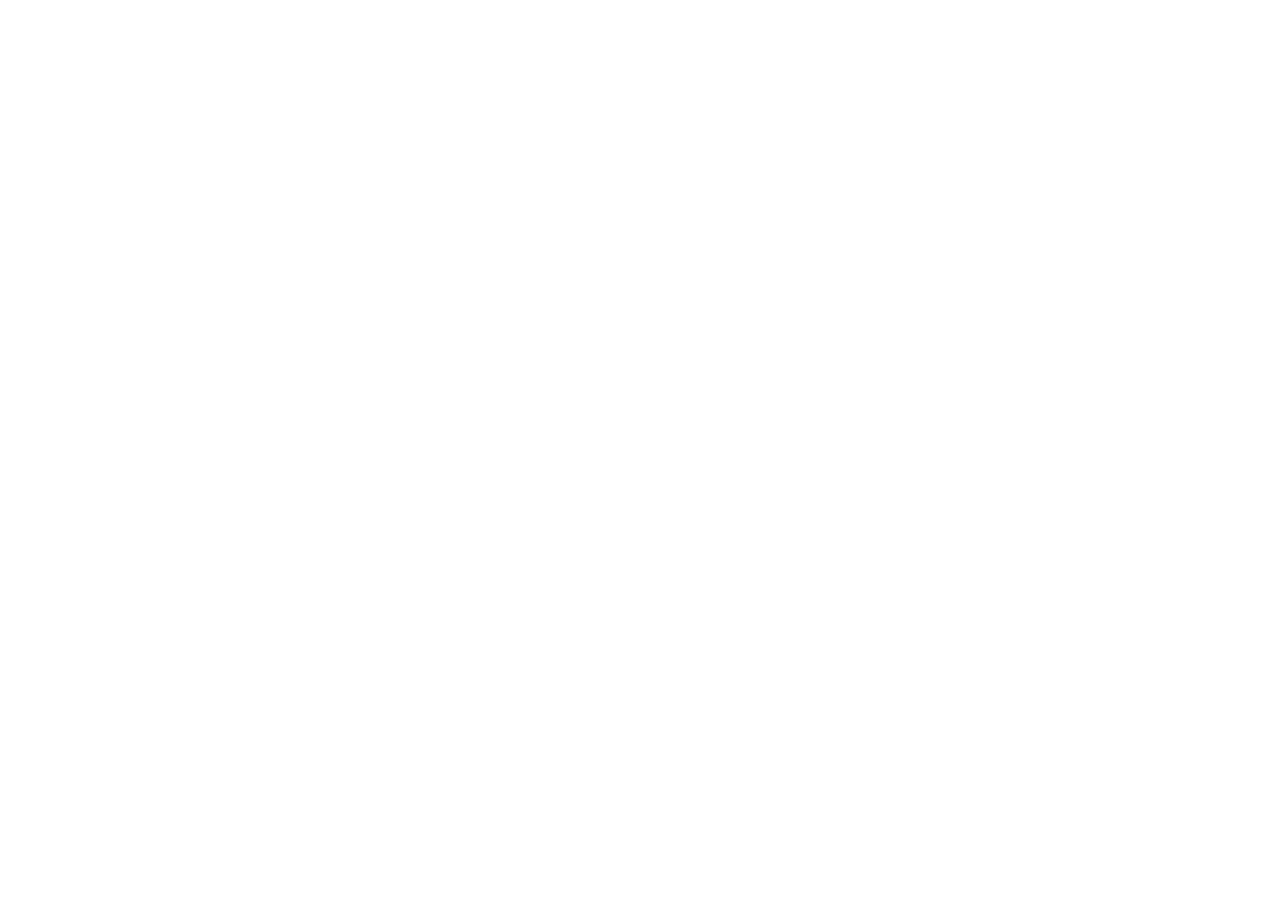
==== index.html @ 1a52fae5 "start project" ====
<!DOCTYPE html>
<html lang="en">
<head>
    <meta charset="UTF-8">
    <meta http-equiv="X-UA-Compatible" content="IE=edge">
    <meta name="viewport" content="width=device-width, initial-scale=1.0">
    <title>CarCity - Главная страница</title>
    <link rel="stylesheet" href="css/main_style.css">
</head>
<body>
    
</body>
</html>
---- css/main_style.css ----
body{
    margin: 0;
    padding: 0;
    outline: none;
    border: none;
}
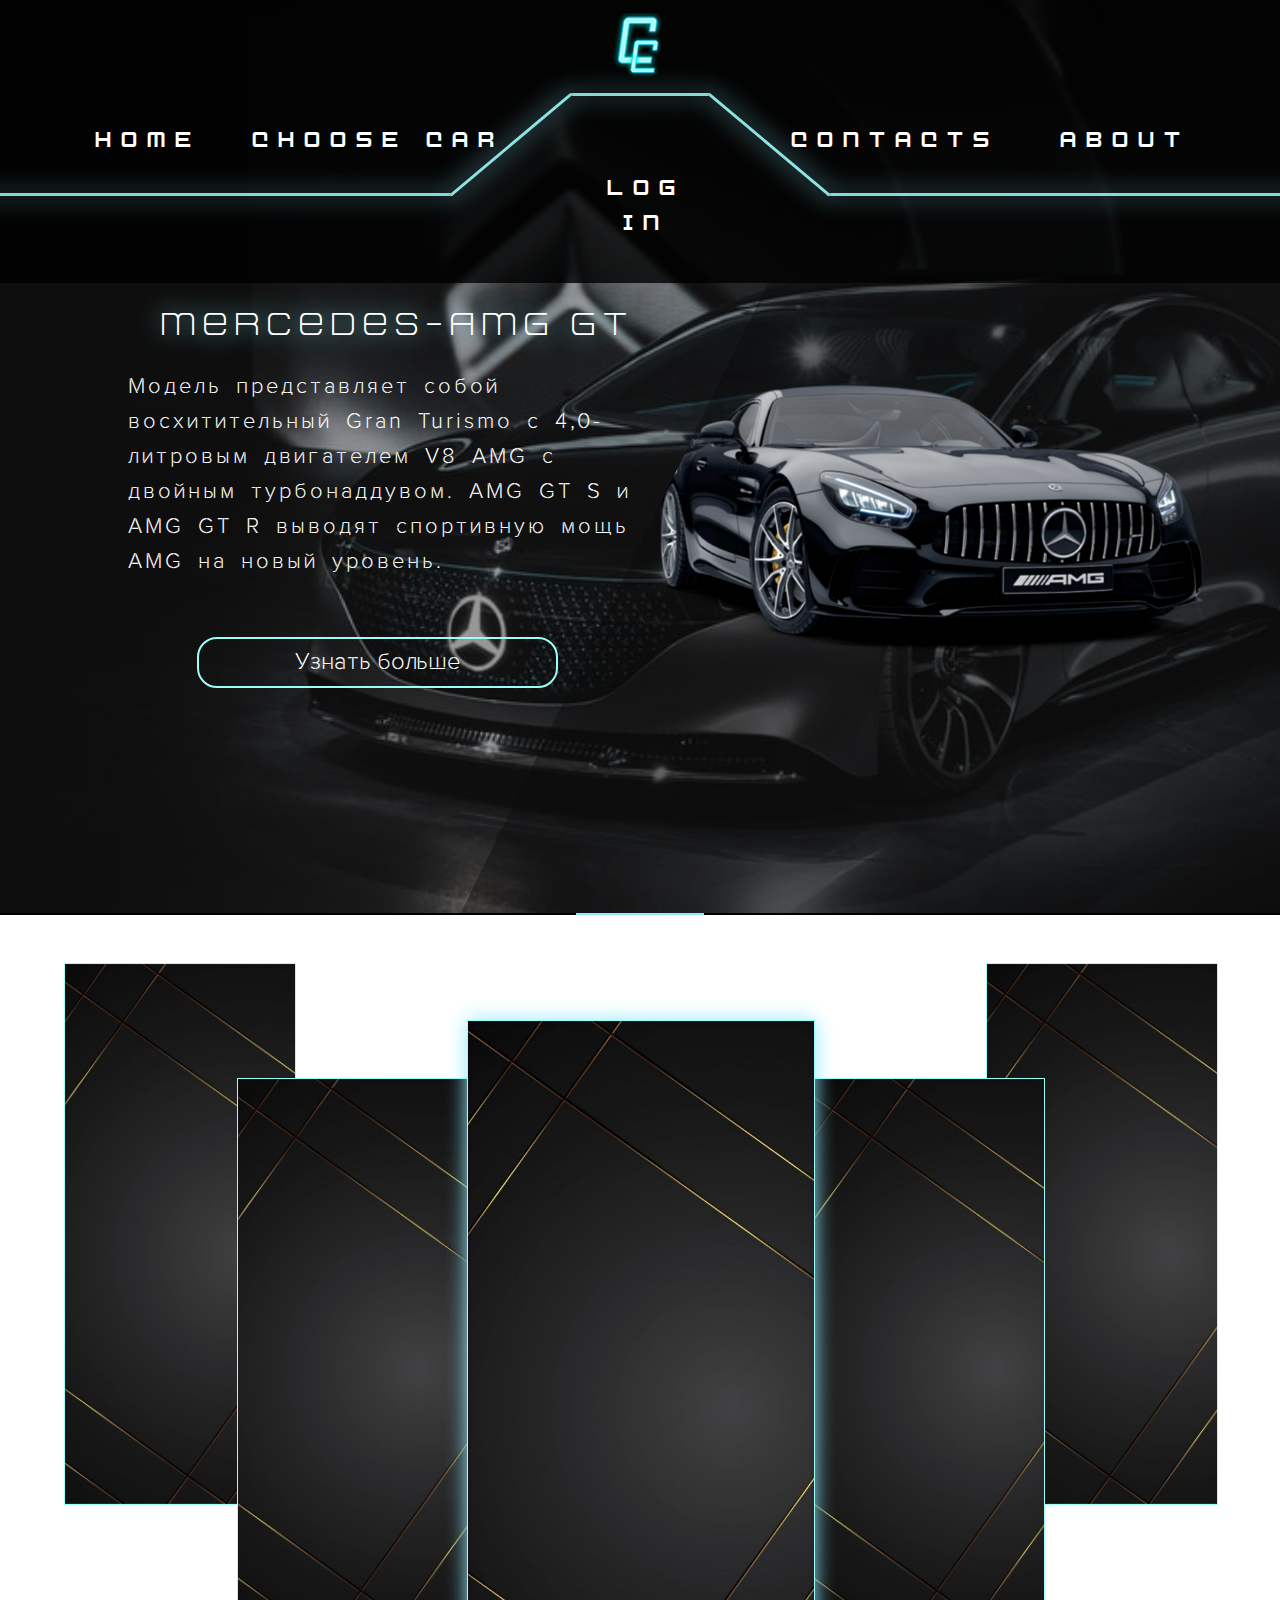
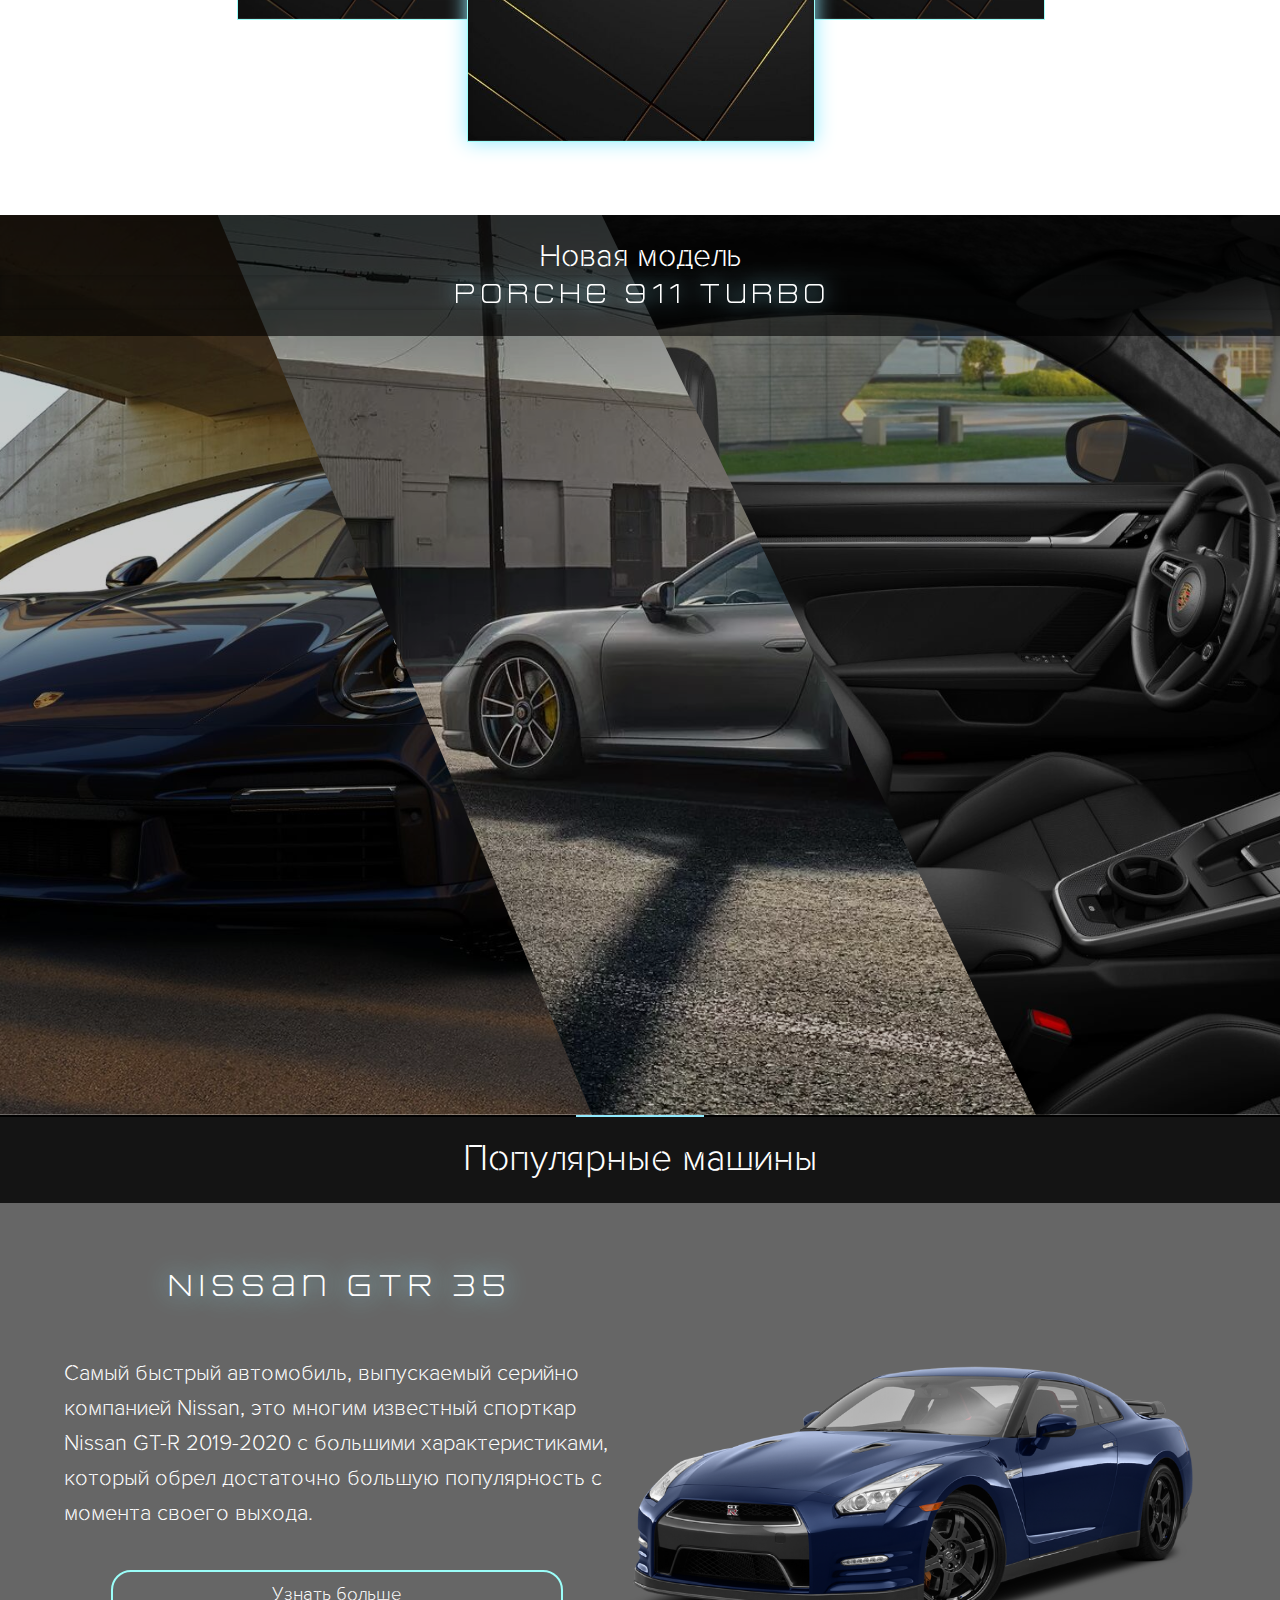
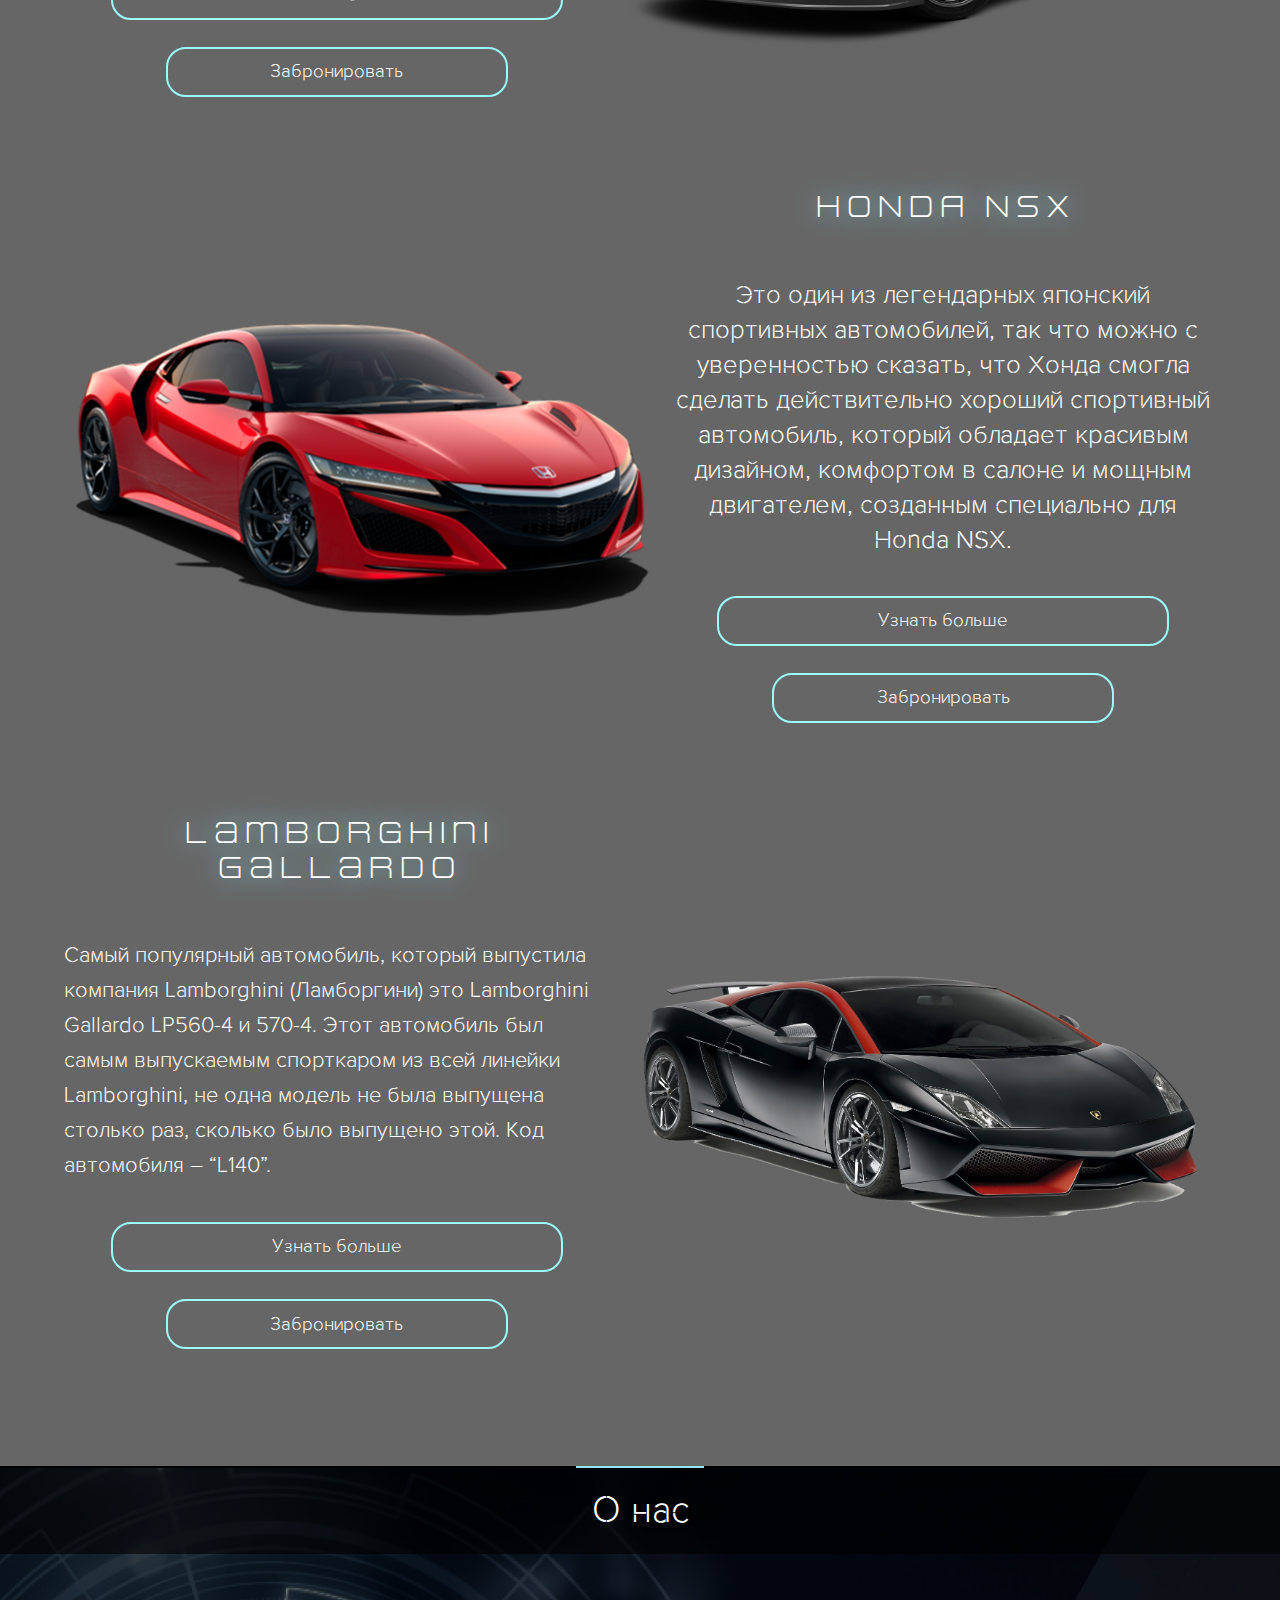
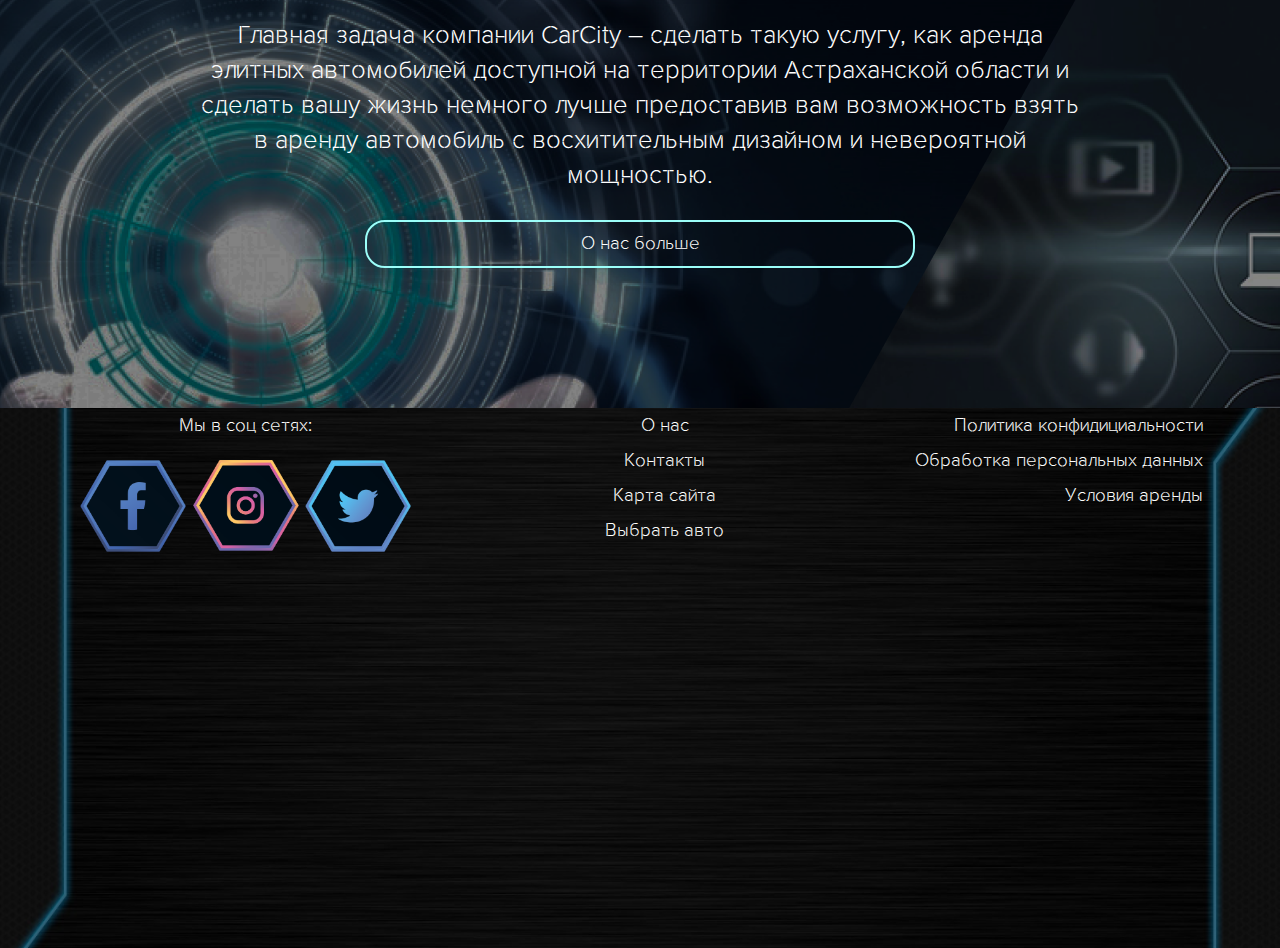
==== commit ba0fc8f8: "start project" ====
--- a/index.html
+++ b/index.html
@@ -1,13 +1,269 @@
 <!DOCTYPE html>
 <html lang="en">
+
 <head>
     <meta charset="UTF-8">
     <meta http-equiv="X-UA-Compatible" content="IE=edge">
     <meta name="viewport" content="width=device-width, initial-scale=1.0">
     <title>CarCity - Главная страница</title>
     <link rel="stylesheet" href="css/main_style.css">
+    <link rel="shortcut icon" href="img/logo/logo.png">
+
+    <link rel="stylesheet" href="css/font_and_fontMedia.css">
 </head>
+
 <body>
-    
+    <header class="header">
+        <div class="header__line">
+            <div class="header__logo">
+                <img src="img/logo/logo.png" alt="">
+            </div>
+            <div class="header__nav">
+                <div class="header__flex-nav">
+                    <div class="header__nav-block-flex">
+                        <h1>Home</h1>
+                        <h1>Choose Car</h1>
+                    </div>
+                    <div class="header__nav-block-flex">
+                        <h1>Contacts</h1>
+                        <h1>About</h1>
+                    </div>
+                </div>
+                <div class="header__neon"></div>
+            </div>
+            <div class="header__user">
+                <h1>Log<br>in</h1>
+            </div>
+        </div>
+        <div class="header__content">
+            <div class="header__content-flex">
+                <div class="header__content-text">
+                    <div class="header__h2">
+                        <h2>Mercedes-AMG GT</h2>
+                    </div>
+                    <div class="header__content-text-h3">
+                        <h3>Модель представляет собой восхитительный Gran Turismo с 4,0-литровым двигателем V8
+                            AMG с
+                            двойным турбонаддувом. AMG GT S
+                            и AMG GT R выводят спортивную мощь AMG на новый уровень.</h3>
+                    </div>
+                    <div class="header__content-button">
+                        <h3>Узнать больше</h3>
+                    </div>
+                </div>
+                <div class="container__content-img">
+                    <div class="container__content-box-img">
+                        <img src="img/header/mersedes.png" alt="errorUpImage">
+                    </div>
+                </div>
+            </div>
+        </div>
+
+    </header>
+    <section class="animate-section">
+        <div class="animate-section__line" id="progress_line"></div>
+    </section>
+    <section class="advantages">
+        <div class="advantages__heading">
+            <div class="advantages__heading-mixed">
+                <h2>Почему</h2>
+                <h1>Carcity?</h1>
+            </div>
+            <div class="advantages__box-flex">
+                <div class="advantages__advantage-block advantageBlock1" id="advantageBlock1" data-active="0"
+                    onclick="slideClick(this)">
+                    <!-- Доделать блоки преимуществ -->
+                </div>
+                <div class="advantages__advantage-block advantageBlock2" id="advantageBlock2" data-active="0"
+                    onclick="slideClick(this)">
+                    <!-- Доделать блоки преимуществ -->
+                </div>
+                <div class="advantages__advantage-block advantages__active" id="advantageBlock3" data-active="1"
+                    onclick="slideClick(this)">
+                    <!-- Доделать блоки преимуществ -->
+                </div>
+                <div class="advantages__advantage-block advantageBlock4" id="advantageBlock4" data-active="0"
+                    onclick="slideClick(this)">
+                    <!-- Доделать блоки преимуществ -->
+                </div>
+                <div class="advantages__advantage-block advantageBlock5" id="advantageBlock5" data-active="0"
+                    onclick="slideClick(this)">
+                    <!-- Доделать блоки преимуществ -->
+                </div>
+            </div>
+        </div>
+    </section>
+    <section class="new-model">
+        <div class="new-model__heading">
+            <h3>Новая модель</h3>
+            <h2>porche 911 turbo</h2>
+        </div>
+        <div class="new-model__flex-box">
+            <div class="new-model__box-1" id="newModelBox1"></div>
+            <div class="new-model__box-2" id="newModelBox2"></div>
+            <div class="new-model__box-3" id="newModelBox3"></div>
+        </div>
+    </section>
+    <section class="animate-section">
+        <div class="animate-section__line"></div>
+    </section>
+    <section class="popular-cars">
+        <div class="popular-cars__heading">
+            <h3>Популярные машины</h3>
+        </div>
+        <div class="popular-cars__car-block">
+            <div class="popular-cars__car-block-flex">
+                <div class="popular-cars__car-block-content">
+                    <div class="popular-cars__content-h2">
+                        <h2>Nissan GTR 35</h2>
+                    </div>
+                    <div class="popular-cars__content-h3">
+                        <h3>Самый быстрый автомобиль, выпускаемый серийно компанией Nissan, это многим известный
+                            спорткар Nissan GT-R 2019-2020 с
+                            большими характеристиками, который обрел достаточно большую популярность с момента своего
+                            выхода.</h3>
+                    </div>
+                    <div class="popular-cars__content-button-show">
+                        <h3>Узнать больше</h3>
+                    </div>
+                    <div class="popular-cars__content-botton-book">
+                        <h3>Забронировать</h3>
+                    </div>
+                </div>
+                <div class="popular-cars__car-block-img">
+                    <img src="img/header_popular_car/nissan_gtr_35_blue.png" alt="errorUpImage">
+                </div>
+            </div>
+        </div>
+        <div class="popular-cars__car-block">
+            <div class="popular-cars__car-block-flex">
+                <div class="popular-cars__car-block-img">
+                    <img src="img/header_popular_car/honda_nsx_2019.png" alt="errorUpImage">
+                </div>
+                <div class="popular-cars__car-block-content">
+                    <div class="popular-cars__content-h2">
+                        <h2>HONDA NSX</h2>
+                    </div>
+                    <div class="popular-cars__content-h3-right">
+                        <h3>Это один из легендарных японский спортивных автомобилей, так что можно с уверенностью
+                            сказать, что Хонда смогла сделать
+                            действительно хороший спортивный автомобиль, который обладает красивым дизайном, комфортом в
+                            салоне и мощным двигателем,
+                            созданным специально для Honda NSX.</h3>
+                    </div>
+                    <div class="popular-cars__content-button-show">
+                        <h3>Узнать больше</h3>
+                    </div>
+                    <div class="popular-cars__content-botton-book">
+                        <h3>Забронировать</h3>
+                    </div>
+                </div>
+            </div>
+        </div>
+        <div class="popular-cars__car-block">
+            <div class="popular-cars__car-block-flex">
+                <div class="popular-cars__car-block-content">
+                    <div class="popular-cars__content-h2">
+                        <h2>Lamborghini Gallardo</h2>
+                    </div>
+                    <div class="popular-cars__content-h3">
+                        <h3>Самый популярный автомобиль, который выпустила компания Lamborghini (Ламборгини) это
+                            Lamborghini Gallardo LP560-4 и
+                            570-4. Этот автомобиль был самым выпускаемым спорткаром из всей линейки Lamborghini, не одна
+                            модель не была выпущена
+                            столько раз, сколько было выпущено этой. Код автомобиля – “L140”.</h3>
+                    </div>
+                    <div class="popular-cars__content-button-show">
+                        <h3>Узнать больше</h3>
+                    </div>
+                    <div class="popular-cars__content-botton-book">
+                        <h3>Забронировать</h3>
+                    </div>
+                </div>
+                <div class="popular-cars__car-block-img">
+                    <img src="img/header_popular_car/Lamborghini_Gallardo_black.png" alt="errorUpImage">
+                </div>
+            </div>
+        </div>
+    </section>
+    <section class="animate-section">
+        <div class="animate-section__line"></div>
+    </section>
+    <section class="about">
+        <div class="about__heading">
+            <h3>О нас</h3>
+        </div>
+        <div class="about__content">
+            <div class="about__content-h3">
+                <h3>Главная задача компании CarCity – сделать такую услугу, как аренда элитных автомобилей доступной на
+                    территории
+                    Астраханской области и сделать вашу жизнь немного лучше
+                    предоставив вам возможность взять в аренду автомобиль с восхитительным дизайном и невероятной
+                    мощностью.</h3>
+            </div>
+            <div class="about__button-show">
+                <h3>О нас больше</h3>
+            </div>
+
+        </div>
+    </section>
+    <footer class="footer">
+        <div class="footer__logo-animate">
+            <!-- Доделать анимированное лого -->
+        </div>
+        <div class="footer__flex">
+            <div class="footer__content-left">
+                <div class="footer__social-heading">
+                    <h3>Мы в соц сетях:</h3>
+                </div>
+                <div class="footer__flex-social">
+                    <div class="footer__social-box">
+                        <img src="img/social-media-app-icons-collection/facebook.png" alt="errorUpImage">
+                    </div>
+                    <div class="footer__social-box">
+                        <img src="img/social-media-app-icons-collection/instagram.png" alt="errorUpImage">
+                    </div>
+                    <div class="footer__social-box">
+                        <img src="img/social-media-app-icons-collection/twitter.png" alt="errorUpImage">
+                    </div>
+
+                </div>
+            </div>
+            <div class="footer__content-center">
+                <h3>О нас</h3>
+                <h3>Контакты</h3>
+                <h3>Карта сайта</h3>
+                <h3>Выбрать авто</h3>
+            </div>
+            <div class="footer__content-right">
+                <h3>Политика конфидициальности</h3>
+                <h3>Обработка персональных данных</h3>
+                <h3>Условия аренды</h3>
+            </div>
+        </div>
+    </footer>
+    <script type="text/javascript">
+        //body
+        let elementBody = document.querySelector('body');
+        // headerNeonLine
+        let headerNeon = document.querySelector('.header__neon');
+        setInterval(() => {
+            bodyWidth = elementBody.clientWidth;
+            headerNeon.style.backgroundSize = bodyWidth + 'px';
+        }, 1000);
+        //progressBar
+        let progressLine = document.querySelectorAll('.animate-section__line');
+        window.addEventListener('scroll', (e) => {
+            let bodyScrollTop = document.documentElement.scrollTop;
+            let windowHeight = document.documentElement.scrollHeight - document.documentElement.clientHeight;
+            let widthProgressLine = bodyScrollTop / windowHeight * 100;
+            progressLine.forEach((element) => {
+                element.style.width = widthProgressLine + '%';
+            });
+
+        });
+    </script>
+    <script src="js/main_script.js"></script>
 </body>
+
 </html>--- a/css/main_style.css
+++ b/css/main_style.css
@@ -1,6 +1,757 @@
-body{
+body {
     margin: 0;
     padding: 0;
     outline: none;
     border: none;
+}
+
+/* test section-hr-section */
+
+.animate-section {
+    display: block;
+    background-color: black;
+    width: 100%;
+    height: 2px;
+    overflow-x: hidden;
+}
+
+.animate-section__line {
+    display: block;
+    background-color: #91EBFE;
+    width: 10%;
+    height: 2px;
+    margin: 0 auto;
+    animation: animate_hr 10s ease-in-out infinite;
+}
+
+/* @keyframes  animate_hr{
+    0%{
+        width: 10%;
+    }
+    50%{
+        width: 100%;
+    }
+    100%{
+       width: 10%; 
+    }
+} */
+
+/* scrollbar */
+
+body::-webkit-scrollbar {
+    width: 4px;
+    /* ширина scrollbar */
+}
+
+body::-webkit-scrollbar-track {
+    background: rgba(0, 0, 0, 0.9);
+    /* цвет дорожки */
+}
+
+body::-webkit-scrollbar-thumb {
+    background-color: #74e8ff;
+    box-shadow: inset 0px 0px 5px rgba(0, 0, 0, 0.25);
+    filter: drop-shadow(0px 0px 25px #91EBFE);
+    /* цвет плашки */
+}
+
+h1, h2, h3, h4, h5, p, span {
+    margin: 0;
+    padding: 0;
+    outline: none;
+    border: none;
+}
+
+input {
+    margin: 0;
+    padding: 0;
+    outline: none;
+    border: none;
+}
+
+.container {
+    display: block;
+    width: 90%;
+    height: auto;
+    margin: 0 auto;
+}
+
+.header {
+    display: block;
+    background-image: url('../img/header/photo-1568559598349-dbf322d50a48.jpg');
+    background-repeat: no-repeat;
+    background-size: cover;
+    background-blend-mode: multiply;
+    background-color: rgba(0, 0, 0, 0.4);
+    width: 100%;
+    height: auto;
+}
+
+.header__line {
+    display: block;
+    position: relative;
+    background-color: rgba(0, 0, 0, 0.8);
+    width: 100%;
+    height: 30vh;
+    padding-top: 1%;
+}
+
+.header__logo {
+    display: block;
+    width: 5%;
+    height: auto;
+    margin: 0 auto;
+}
+
+.header__logo img {
+    width: 100%;
+    height: 100%;
+}
+
+.header__nav {
+    display: block;
+    position: relative;
+    width: 100%;
+    height: 20vh;
+}
+
+.header__neon {
+    display: block;
+    background-image: url('../img/neon/neon-animation.svg');
+    background-repeat: no-repeat;
+    background-position-x: center;
+    height: 20vh;
+    margin: -1% auto;
+    animation: neonAnimation 20s ease-in-out infinite;
+}
+
+@keyframes neonAnimation {
+    0% {
+        width: 0%;
+    }
+    30% {
+        width: 100%;
+    }
+    35% {}
+    70% {}
+    80% {
+        width: 100%;
+    }
+    90% {
+        width: 0%;
+    }
+    100% {
+        width: 0;
+    }
+}
+
+.header__flex-nav {
+    display: flex;
+    position: absolute;
+    flex-wrap: nowrap;
+    justify-content: space-between;
+    width: 90%;
+    height: auto;
+    top: 30%;
+    left: 5%;
+    right: 5%;
+}
+
+.header__nav-block-flex {
+    display: flex;
+    flex-wrap: nowrap;
+    justify-content: space-around;
+    width: 40%;
+}
+
+.header__user {
+    display: block;
+    position: absolute;
+    top: 60%;
+    text-align: center;
+    left: 47%;
+}
+
+.header__content {
+    display: block;
+    position: relative;
+    width: 100%;
+    height: auto;
+}
+
+.header__content-flex {
+    display: flex;
+    flex-wrap: nowrap;
+}
+
+.header__content-text {
+    position: absolute;
+    width: 45%;
+    height: auto;
+    padding-left: 10%;
+    z-index: 10;
+}
+
+.header__h2 {
+    display: block;
+    padding-left: 5%;
+    padding-top: 4%;
+    padding-bottom: 5%;
+}
+
+.header__h2 h2 {
+    text-shadow: 0px 0px 25px #91EBFE;
+}
+
+.header__content-text-h3 {
+    display: block;
+    width: 90%;
+    text-align: left;
+    padding-bottom: 10%;
+}
+
+.header__content-text-h3 {
+    word-spacing: 5px;
+    letter-spacing: 3px;
+}
+
+.header__content-button {
+    display: block;
+    width: 60%;
+    height: auto;
+    padding: 1%;
+    text-align: center;
+    border: 2px solid #9BFEF9;
+    border-radius: 20px;
+    margin-left: 12%;
+    cursor: pointer;
+    transition: .3s ease-in-out;
+}
+
+.header__content-button:hover {
+    box-shadow: inset 0px 0px 5px rgba(0, 0, 0, 0.25);
+    filter: drop-shadow(0px 0px 25px #91EBFE);
+}
+
+.container__content-img {
+    display: block;
+    background-color: rgba(10, 10, 10, 0.4);
+    width: 100%;
+    height: 70vh;
+    -webkit-clip-path: polygon(60% 0%, 100% 0, 100% 100%, 0 200%);
+    clip-path: polygon(60% 0%, 100% 0, 100% 100%, 0 250%)
+}
+
+.container__content-box-img {
+    display: block;
+    width: 45%;
+    height: auto;
+    margin-left: auto;
+    margin-right: 5%;
+    margin-top: 7%;
+}
+
+.container__content-box-img img {
+    width: 100%;
+    height: auto;
+}
+
+/* main-page->section__advantages */
+
+.advantages {
+    display: block;
+    position: relative;
+    background-image: url('../img/background/black-smooth-textured-paper-background.jpg');
+    background-repeat: no-repeat;
+    background-position: center;
+    background-size: cover;
+    width: 100%;
+    height: 100vh;
+}
+
+.advantages__heading {
+    display: block;
+    width: 100%;
+}
+
+.advantages__heading-mixed {
+    display: flex;
+    margin: auto;
+    justify-content: center;
+    padding-top: 1%;
+}
+
+.advantages__heading-mixed h2, .advantages__heading-mixed h1 {
+    padding-left: 1%;
+    padding-right: 1%;
+}
+
+.advantages__box-flex {
+    display: flex;
+    flex-wrap: nowrap;
+    position: relative;
+    width: 90%;
+    margin: 0 auto;
+}
+
+.advantages__advantage-block {
+    display: block;
+    position: absolute;
+    background-image: url('../img/background/Luxury_Black_Background.jpg');
+    background-repeat: no-repeat;
+    background-position: center;
+    background-size: cover;
+    border: 1px solid #9BFEF9;
+}
+
+.advantageBlock1 {
+    width: 20%;
+    height: 60vh;
+    margin-left: 0;
+    transition: .5s ease-in-out;
+}
+
+.advantageBlock2 {
+    width: 20%;
+    height: 60vh;
+    margin-left: 15%;
+    margin-top: 10%;
+    z-index: 10;
+    transition: .5s ease-in-out;
+}
+
+.advantageBlock3 {
+    width: 20%;
+    height: 60vh;
+    margin-left: 65%;
+    margin-top: 10%;
+    z-index: 10;
+    transition: .5s ease-in-out;
+}
+
+.advantageBlock4 {
+    width: 20%;
+    height: 60vh;
+    margin-left: 65%;
+    margin-top: 10%;
+    z-index: 10;
+    transition: .5s ease-in-out;
+}
+
+.advantageBlock5 {
+    width: 20%;
+    height: 60vh;
+    margin-left: 80%;
+    transition: .5s ease-in-out;
+}
+
+.advantages__active {
+    width: 30%;
+    height: 80vh;
+    margin-left: 35%;
+    margin-top: 5%;
+    z-index: 100;
+    border: 1px solid #9BFEF9;
+    box-shadow: inset 0px 0px 5px rgba(0, 0, 0, 0.25);
+    filter: drop-shadow(0px 0px 10px #91EBFE);
+    transition: .5s ease-in-out;
+}
+
+.new-model {
+    display: block;
+    position: relative;
+    overflow-x: hidden;
+    background-image: url('../img/background/black-smooth-textured-paper-background.jpg');
+    background-repeat: no-repeat;
+    background-size: cover;
+    width: 100%;
+    height: 100vh;
+}
+
+.new-model__flex-box {
+    display: flex;
+    flex-wrap: nowrap;
+    overflow-x: hidden;
+}
+
+.new-model__heading {
+    display: block;
+    position: absolute;
+    background-color: rgba(0, 0, 0, 0.6);
+    width: 100%;
+    height: auto;
+    padding-top: 2%;
+    padding-bottom: 2%;
+    text-align: center;
+    z-index: 100;
+}
+
+.new-model__heading h2 {
+    box-shadow: inset 0px 0px 5px rgba(0, 0, 0, 0.25);
+    filter: drop-shadow(0px 0px 10px #91EBFE);
+}
+
+.new-model__box-1 {
+    display: block;
+    position: absolute;
+    background-image: url('../img/main_page_new_model/porsche1.jpg');
+    background-repeat: no-repeat;
+    background-position: center;
+    background-size: cover;
+    background-blend-mode: multiply;
+    background-color: rgba(0, 0, 0, 0.2);
+    width: 50%;
+    height: 100vh;
+    -webkit-clip-path: polygon(0% 0%, 50% 0%, 100% 100%, 0 100%);
+    clip-path: polygon(0% 0%, 70% 0%, 100% 100%, 0 100%);
+    transition: 1s ease-in-out;
+}
+
+.new-model__box-2 {
+    display: block;
+    position: absolute;
+    background-image: url('../img/main_page_new_model/porshe911.jpg');
+    background-repeat: no-repeat;
+    background-position: center;
+    background-size: cover;
+    background-blend-mode: multiply;
+    background-color: rgba(0, 0, 0, 0.2);
+    width: 65%;
+    height: 100vh;
+    left: 17%;
+    -webkit-clip-path: polygon(0% 0%, 47% 0%, 100% 100%, 60% 100%);
+    clip-path: polygon(0% 0%, 47% 0%, 100% 100%, 45% 100%);
+    transition: 1s ease-in-out;
+}
+
+.new-model__box-3 {
+    display: block;
+    position: absolute;
+    background-image: url(../img/main_page_new_model/iris.jpg);
+    background-repeat: no-repeat;
+    background-position: center;
+    background-size: cover;
+    background-blend-mode: multiply;
+    background-color: rgba(0, 0, 0, 0.2);
+    width: 53%;
+    height: 100vh;
+    right: 0;
+    -webkit-clip-path: polygon(0% 0%, 100% 0, 100% 100%, 64% 100%);
+    clip-path: polygon(0% 0%, 100% 0, 100% 100%, 64% 100%);
+    transition: 1s ease-in-out;
+}
+
+/* my-hr
+
+.mu-hr {
+    display: block;
+    position: relative;
+    background-image: url('../img/background/bgHR.jpg');
+    background-repeat: no-repeat;
+    background-size: cover;
+    background-blend-mode: multiply;
+    background-color: rgba(0, 0, 0, 0.8);
+    width: 100%;
+    height: 20vh;
+    overflow: hidden;
+}
+
+.mu-hr__neon-left {
+    display: block;
+    position: absolute;
+    background-image: url('../img/neon/neon-left.svg');
+    background-repeat: no-repeat;
+    background-size: 100% 100%;
+    left: 0;
+    top: -15%;
+    width: 50%;
+    height: 15vh;
+}
+
+.mu-hr__neon-right {
+    display: block;
+    position: absolute;
+    background-image: url('../img/neon/neon-right.svg');
+    background-repeat: no-repeat;
+    background-size: 100% 100%;
+    right: 0;
+    top: 40%;
+    width: 50%;
+    height: 15vh;
+}
+
+.mu-hr__neon-left-shell {
+    display: block;
+    position: absolute;
+    width: 50%;
+    height: 20vh;
+    left: 0;
+    overflow: hidden;
+}
+
+.mu-hr__neon-right-shell {
+    display: block;
+    position: absolute;
+    width: 50%;
+    height: 20vh;
+    right: 0;
+    overflow: hidden;
+}
+
+.mu-hr__logo {
+    display: block;
+    width: 4%;
+    height: auto;
+    margin: 0 auto;
+    padding: 3%;
+}
+
+.mu-hr__logo img {
+    width: 100%;
+    height: auto;
+} */
+
+/* popular-cars */
+
+.popular-cars {
+    display: block;
+    background-image: url('../img/background/383292-black-lozenge-abstract-minimalism-artwork.jpg');
+    background-repeat: no-repeat;
+    background-size: cover;
+    background-attachment: fixed;
+    background-blend-mode: multiply;
+    background-color: rgba(0, 0, 0, 0.6);
+    width: 100%;
+    height: auto;
+    padding-bottom: 2%;
+}
+
+.popular-cars__heading {
+    display: block;
+    background-color: rgba(0, 0, 0, 0.8);
+    width: 100%;
+    text-align: center;
+    padding-top: 2%;
+    padding-bottom: 2%;
+}
+
+.popular-cars__car-block {
+    display: block;
+    width: 90%;
+    height: auto;
+    margin: 5% auto;
+}
+
+.popular-cars__car-block-flex {
+    display: flex;
+    flex-wrap: nowrap;
+    justify-content: space-between;
+    align-items: center;
+}
+
+.popular-cars__car-block-content {
+    display: block;
+    width: 90%;
+    height: auto;
+}
+
+.popular-cars__content-h2 {
+    display: block;
+    width: 80%;
+    margin: 0 auto;
+    padding-bottom: 2%;
+    text-align: center;
+    text-shadow: 0px 0px 25px #91EBFE;
+}
+
+.popular-cars__content-h3 {
+    display: block;
+    width: 100%;
+    padding-top: 8%;
+    padding-bottom: 5%;
+}
+
+.popular-cars__content-button-show {
+    display: block;
+    width: 80%;
+    height: auto;
+    padding: 1%;
+    text-align: center;
+    border: 2px solid #9BFEF9;
+    border-radius: 20px;
+    margin-left: 12%;
+    cursor: pointer;
+    margin: 2% auto;
+    transition: .3s ease-in-out;
+}
+
+.popular-cars__content-botton-book {
+    display: block;
+    width: 60%;
+    height: auto;
+    padding: 1%;
+    text-align: center;
+    border: 2px solid #9BFEF9;
+    border-radius: 20px;
+    margin-left: 12%;
+    cursor: pointer;
+    margin: 5% auto;
+    transition: .3s ease-in-out;
+}
+
+/* hover */
+
+.popular-cars__content-button-show:hover {
+    box-shadow: inset 0px 0px 5px rgba(0, 0, 0, 0.15);
+    filter: drop-shadow(0px 0px 10px #91EBFE);
+}
+
+.popular-cars__content-botton-book:hover {
+    box-shadow: inset 0px 0px 5px rgba(0, 0, 0, 0.15);
+    filter: drop-shadow(0px 0px 10px #91EBFE);
+}
+
+.popular-cars__car-block-img {
+    display: block;
+    width: 100%;
+    height: auto;
+}
+
+.popular-cars__car-block-img img {
+    width: 100%;
+    height: auto;
+}
+
+.popular-cars__img-reverse img {
+    transform: scaleX(-1);
+}
+
+.popular-cars__content-h3-right {
+    display: block;
+    width: 100%;
+    padding-top: 8%;
+    padding-bottom: 5%;
+    text-align: center;
+}
+
+/* block about */
+
+.about {
+    display: block;
+    position: relative;
+    background-image: url('../img/background/background_about_block.png');
+    width: 100%;
+    height: 60vh;
+}
+
+.about__heading {
+    display: block;
+    background-color: rgba(0, 0, 0, 0.6);
+    width: 100%;
+    height: auto;
+    padding-top: 2%;
+    padding-bottom: 2%;
+    text-align: center;
+}
+
+.about__content {
+    display: block;
+    width: 70%;
+    height: auto;
+    margin: 5% auto;
+}
+
+.about__content-h3 {
+    text-align: center;
+}
+
+.about__button-show {
+    display: block;
+    width: 60%;
+    height: auto;
+    padding: .5%;
+    text-align: center;
+    border: 2px solid #9BFEF9;
+    border-radius: 20px;
+    margin: 3% auto;
+    cursor: pointer;
+    transition: .3s ease-in-out;
+}
+
+.about__button-show:hover {
+    box-shadow: inset 0px 0px 5px rgba(0, 0, 0, 0.25);
+    filter: drop-shadow(0px 0px 10px #91EBFE);
+    transition: .3s ease-in-out;
+}
+
+.footer {
+    display: block;
+    position: relative;
+    background-image: url('../img/background/footer/footer-background.jpg');
+    background-repeat: no-repeat;
+    background-size: 100% 180%;
+    background-position: center;
+    background-blend-mode: multiply;
+    background-color: rgba(0, 0, 0, 0.5);
+    width: 100%;
+    height: 60vh;
+}
+
+.footer__logo-animate {
+    /* доделать */
+}
+
+.footer__flex {
+    display: flex;
+    flex-wrap: nowrap;
+    justify-content: space-between;
+    width: 88%;
+    height: auto;
+    margin: 0 auto;
+}
+
+.footer__content-left {
+    display: block;
+    width: 30%;
+    height: auto;
+}
+
+.footer__social-heading {
+    display: block;
+    text-align: center;
+}
+
+.footer__flex-social {
+    display: flex;
+    flex-wrap: nowrap;
+    justify-content: space-between;
+    margin-top: 4%;
+}
+
+.footer__social-box {
+    display: block;
+    width: 80%;
+    height: auto;
+    padding: 1%;
+    cursor: pointer;
+}
+
+.footer__social-box img {
+    width: 100%;
+    height: auto;
+}
+
+.footer__content-center {
+    display: block;
+    text-align: center;
+}
+.footer__content-center h3{
+    cursor: pointer;
+}
+.footer__content-right {
+    display: block;
+    text-align: right;
+}
+.footer__content-right h3{
+    cursor: pointer;
 }--- a/css/font_and_fontMedia.css
+++ b/css/font_and_fontMedia.css
@@ -0,0 +1,85 @@
+@font-face {
+    font-family: "Hemicube_Type";
+    src: url('../font/hemicube-bold/HemicubeType_PERSONAL_USE_ONLY.ttf');
+}
+
+@font-face {
+    font-family: "Head_Human_Title";
+    src: url('../font/head-human/headhumantitle.ttf');
+}
+
+@font-face {
+    font-family: "Rafale";
+    src: url('../font/RafaleU.otf');
+}
+
+h1 {
+    font-family: Hemicube_Type, serif;
+    color: white;
+    font-style: normal;
+    font-weight: 400;
+}
+
+h2 {
+    font-family: Head_Human_Title, serif;
+    color: white;
+    font-style: normal;
+    font-weight: 400;
+}
+
+h3 {
+    font-family: Rafale, serif;
+    color: white;
+    font-style: normal;
+    font-weight: 400;
+}
+
+/* font media */
+
+@media screen and (max-width: 1366px) {
+    h1 {
+        line-height: 35px;
+    }
+    h2 {
+        line-height: 35px;
+    }
+    h3 {
+        line-height: 35px;
+    }
+    .header h1 {
+        font-size: 26px;
+    }
+    .header__h2 h2 {
+        font-size: 38px;
+    }
+    .header__content-text-h3 h3 {
+        font-size: 22px;
+    }
+    .header__content-button h3 {
+        font-size: 24px;
+    }
+    .advantages__heading-mixed h2, .advantages__heading-mixed h1 {
+        font-size: 32px;
+    }
+    .new-model__heading h3, .new-model__heading h2 {
+        font-size: 32px;
+    }
+    .popular-cars__heading {
+        font-size: 32px;
+    }
+    .popular-cars__content-h2 h2 {
+        font-size: 36px;
+    }
+    .popular-cars__content-h3 h3 {
+        font-size: 22px;
+    }
+    .popular-cars__content-h3-right {
+        font-size: 22px;
+    }
+    .about__heading {
+        font-size: 32px;
+    }
+    .about__content-h3 {
+        font-size: 22px;
+    }
+}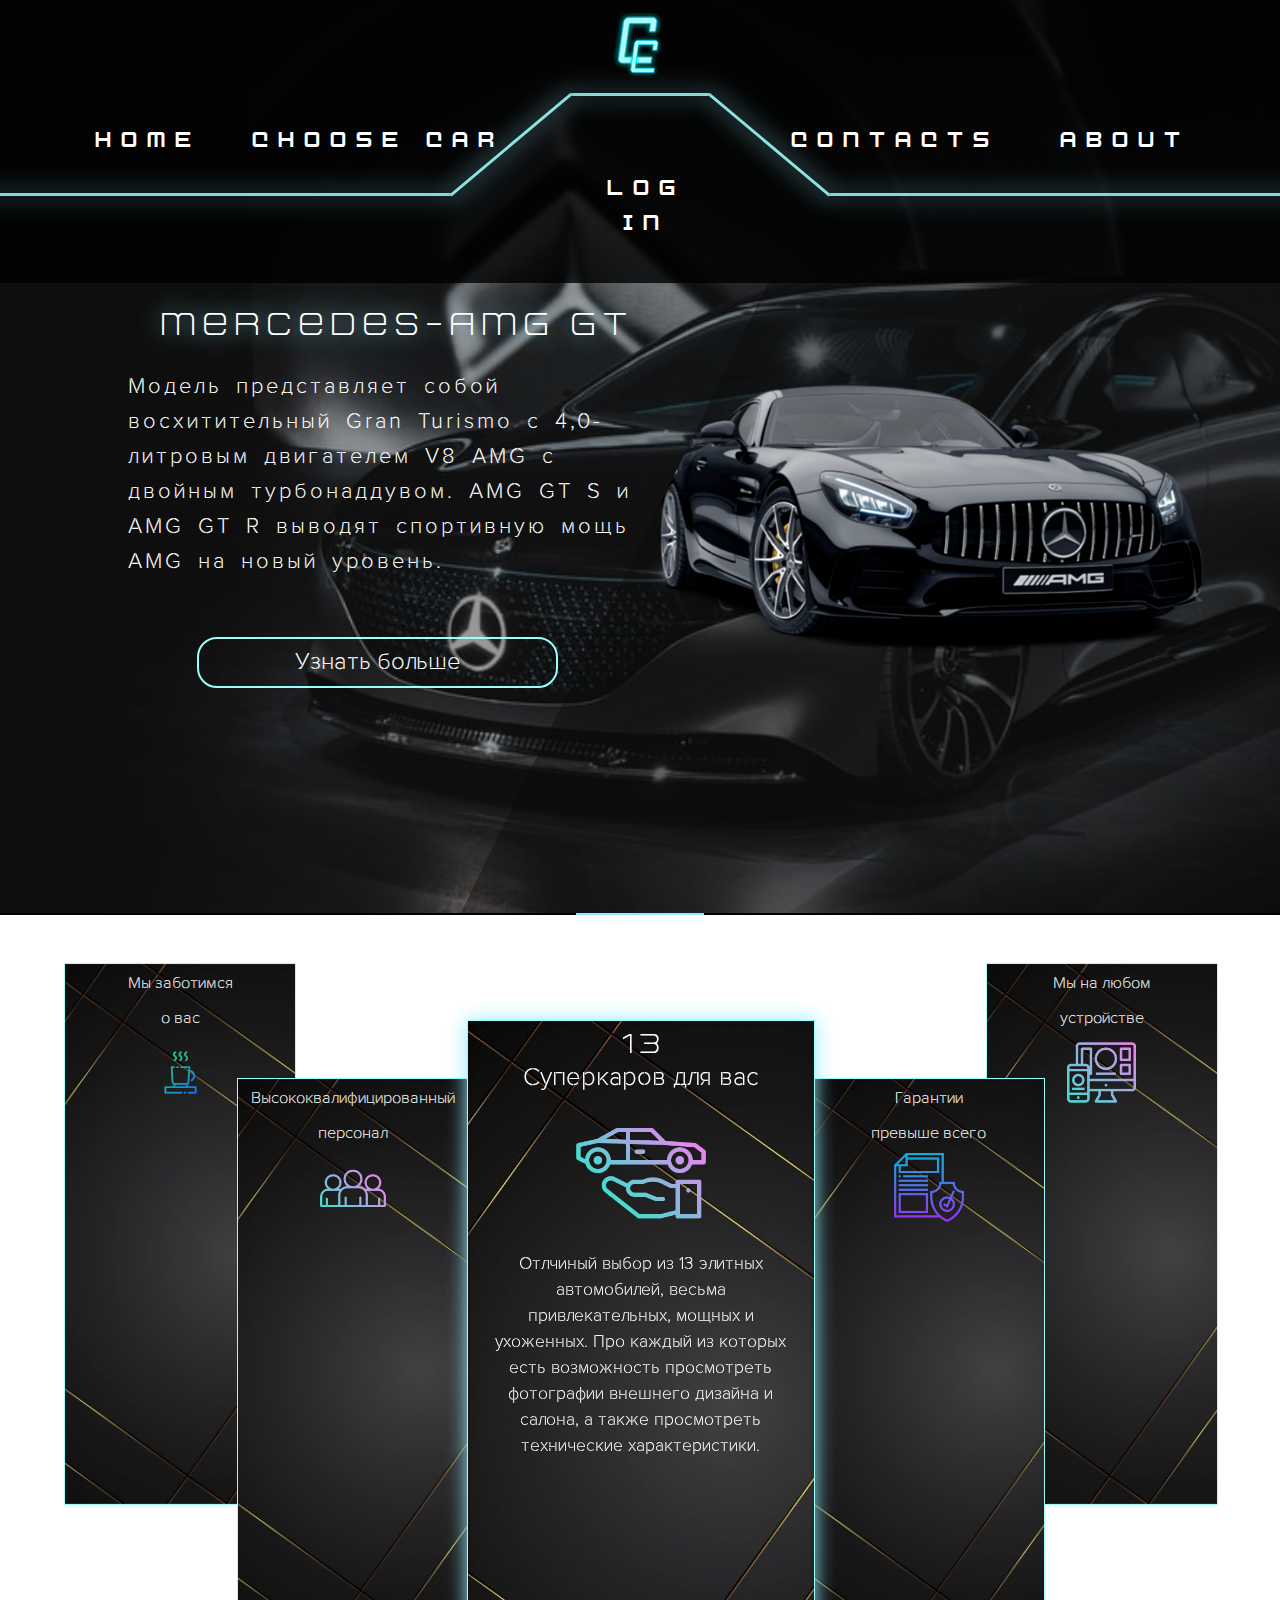
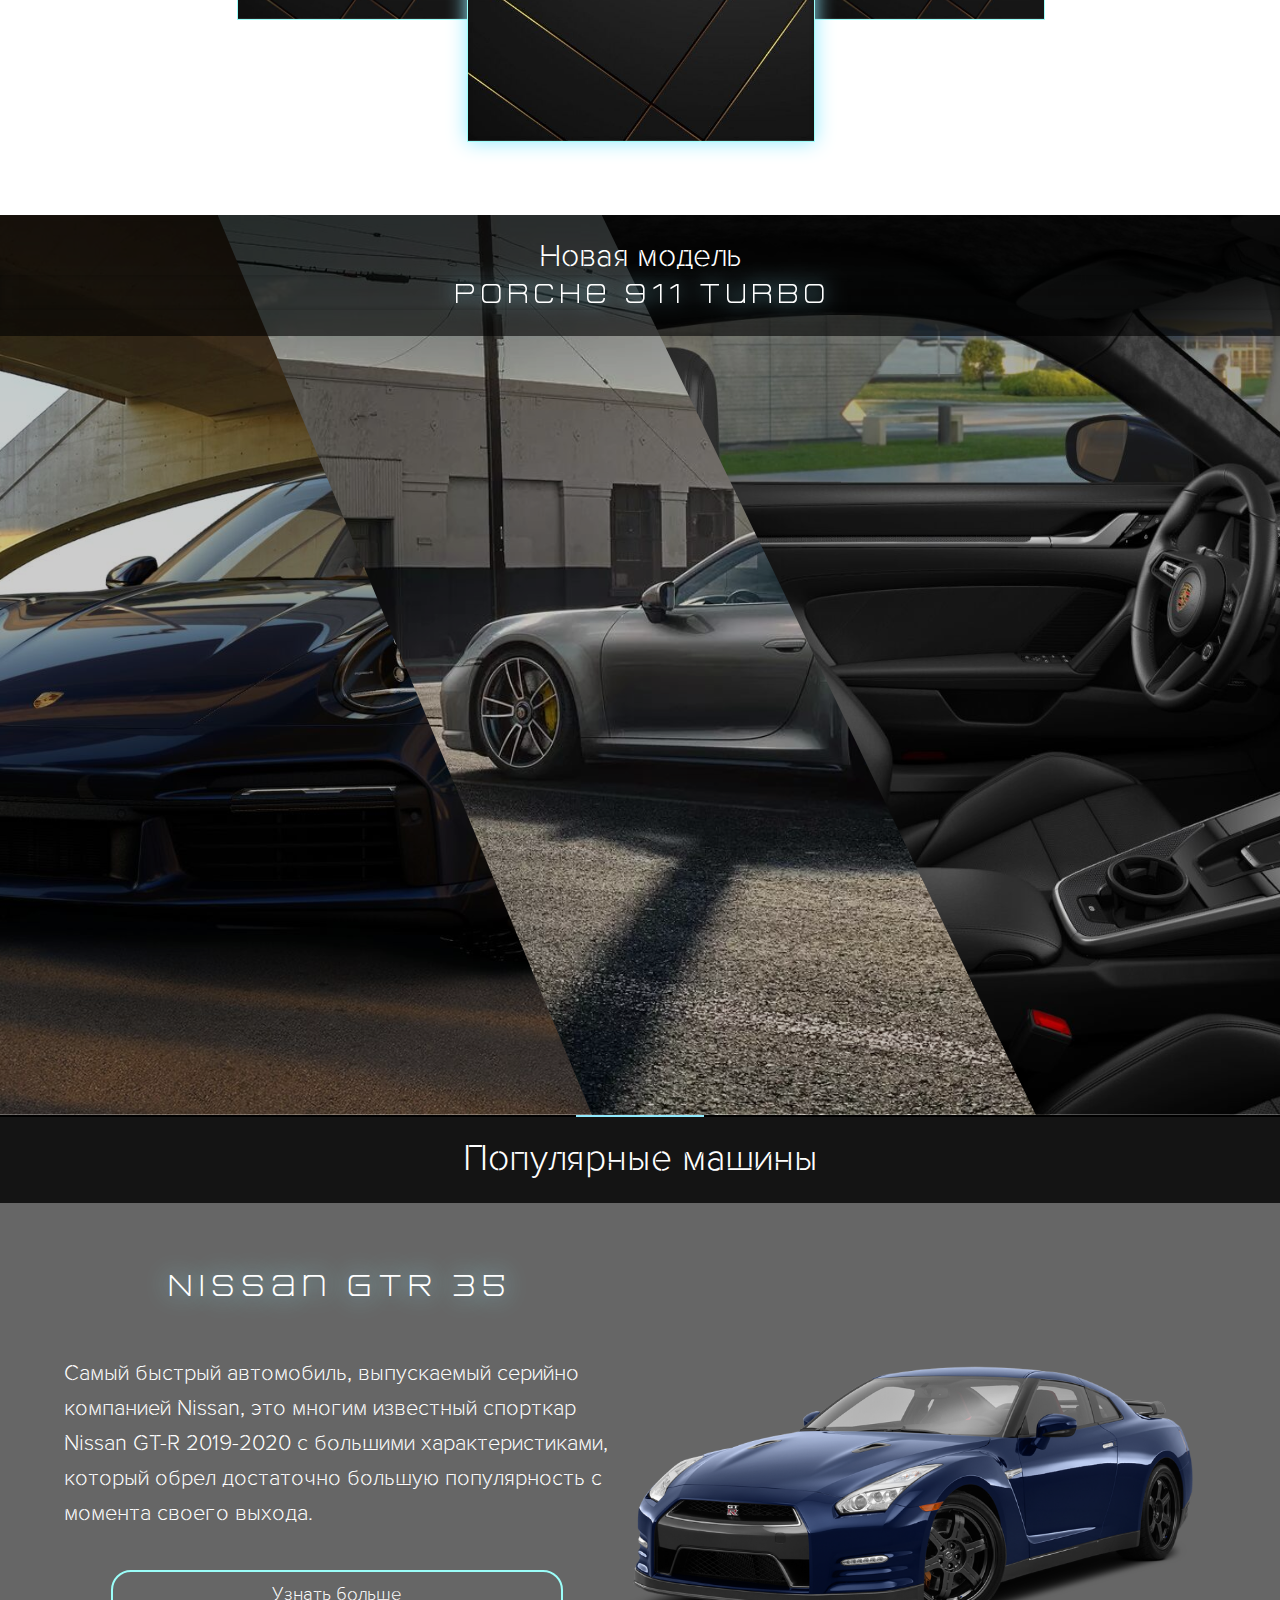
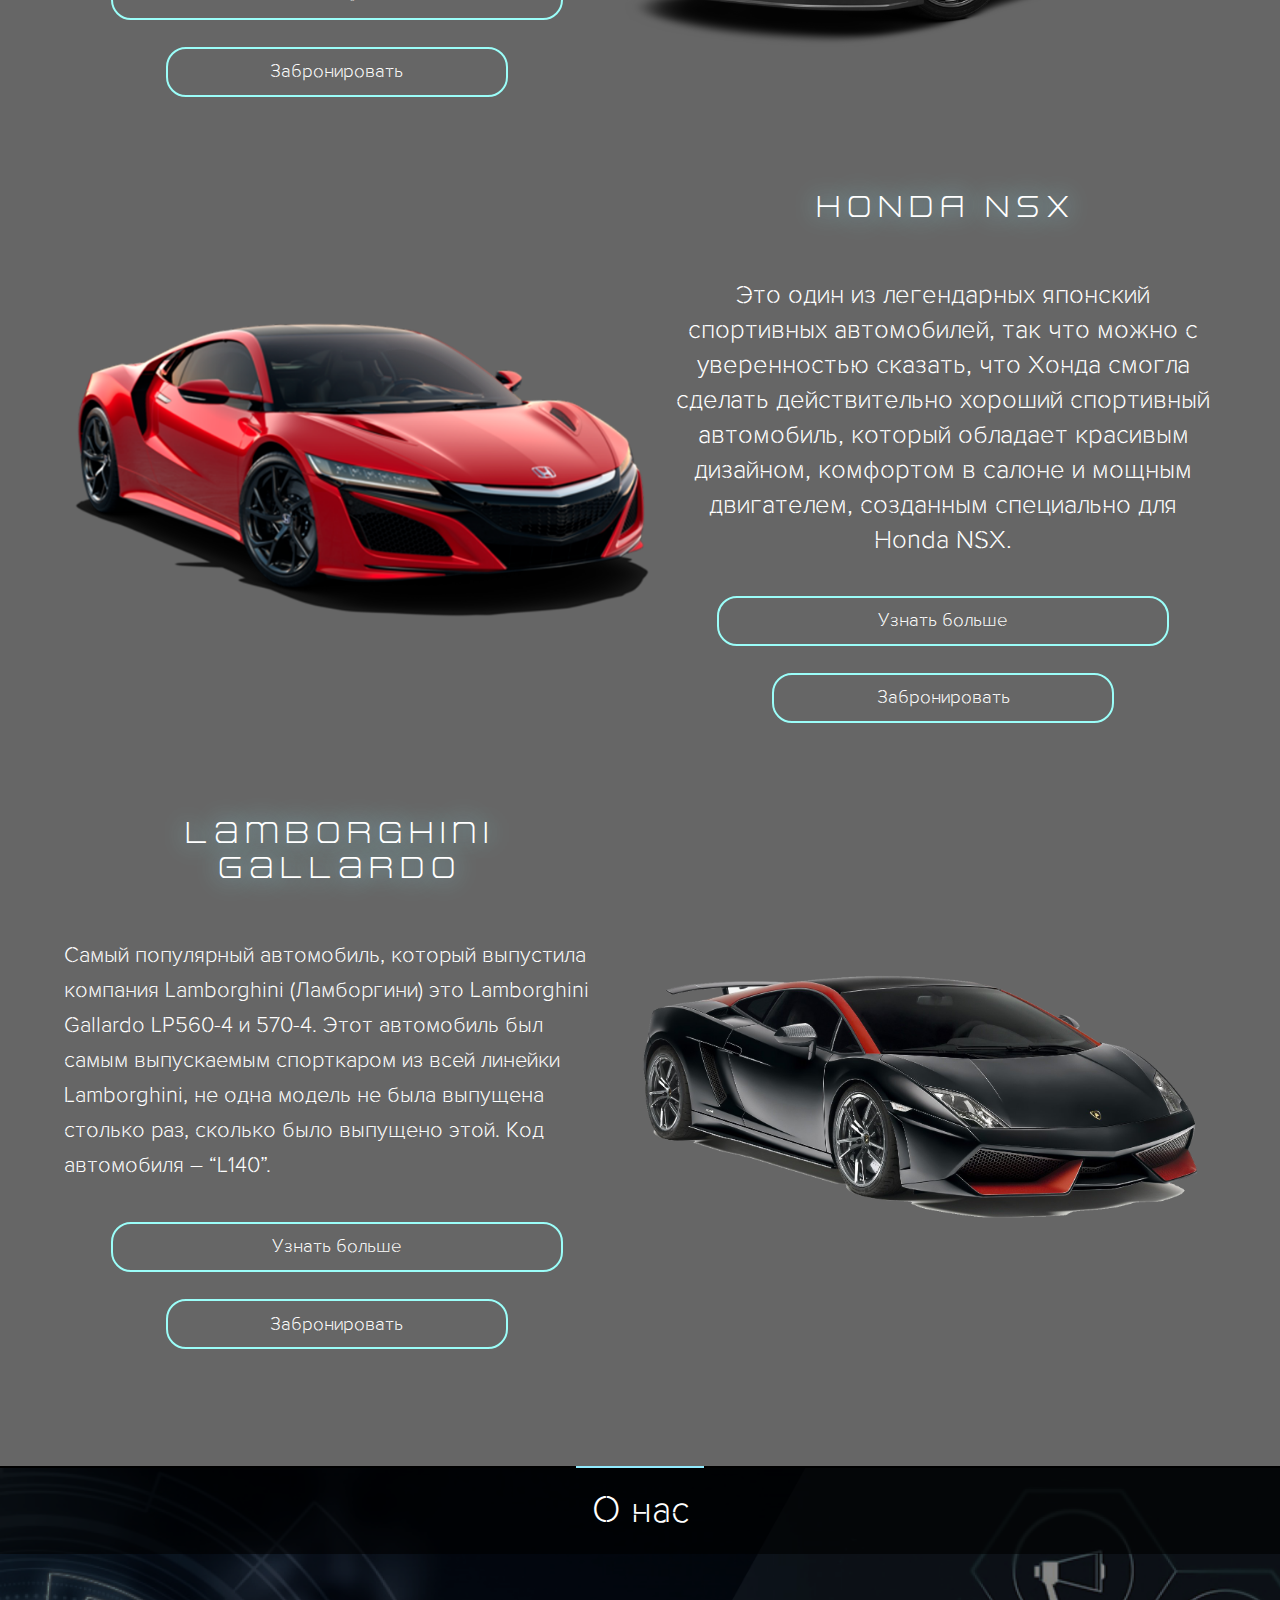
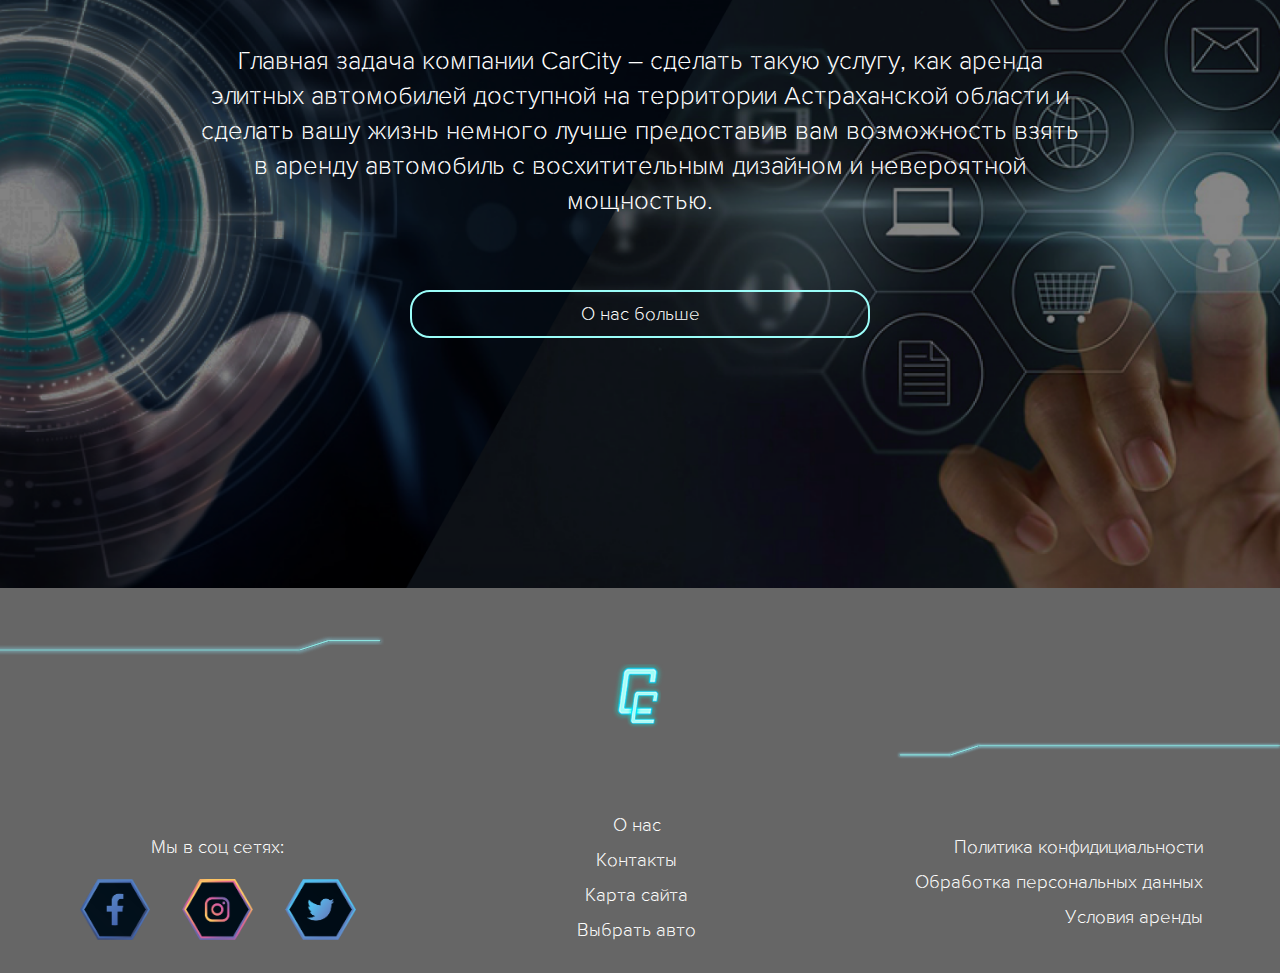
==== commit 1ecee4f2: "block Reg and Auto Complete main-Page Complete" ====
--- a/index.html
+++ b/index.html
@@ -8,11 +8,105 @@
     <title>CarCity - Главная страница</title>
     <link rel="stylesheet" href="css/main_style.css">
     <link rel="shortcut icon" href="img/logo/logo.png">
-
-    <link rel="stylesheet" href="css/font_and_fontMedia.css">
+    <link rel="stylesheet" href="css/style_autorization_registration.css">
+    <link rel="stylesheet" media="screen" href="css/font_and_fontMedia.css">
+    <link rel="stylesheet" media="screen" href="css/media_block_style.css">
 </head>
 
 <body>
+    <section class="block-autorization-and-registration" id="moduleBlockRegAuto">
+        <div class="block-registration" id="blockRegistration">
+            <!-- box-animate -->
+            <div class="block-animate__bar block-animate__top"></div>
+            <div class="block-animate__bar block-animate__right block-animate__delay"></div>
+            <div class="block-animate__bar block-animate__bottom block-animate__delay"></div>
+            <div class="block-animate__bar block-animate__left"></div>
+            <div class="block__close">
+                <img src="img/icons/cancel-white.png" alt="errorUpImage">
+            </div>
+            <div class="block-registration__heading">
+                <h3>Регистрация</h3>
+            </div>
+            <div class="block-registration__form-registration">
+                <form action="" method="post">
+                    <div class="block-registration__flex-fio">
+                        <div class="block-registration__fio-box">
+                            <label for="surname">Фамилия</label>
+                            <input type="text" name="surname">
+                        </div>
+                        <div class="block-registration__fio-box">
+                            <label for="name">Имя</label>
+                            <input type="text" name="name">
+                        </div>
+                        <div class="block-registration__fio-box">
+                            <label for="patronymic">Отчество</label>
+                            <input type="text" name="patronymic">
+                        </div>
+                    </div>
+                    <div class="block-registration__box-input">
+                        <label for="login">Логин</label>
+                        <input type="text" name="login">
+                    </div>
+                    <div class="block-registration__box-input">
+                        <label for="password">Пароль</label>
+                        <input type="password" name="password">
+                    </div>
+                    <div class="block-registration__box-input">
+                        <label for="repeatPassword">Повторите пароль</label>
+                        <input type="password" name="repeatPassword">
+                    </div>
+                    <div class="block-registration__check-box">
+                        <div class="block-registration__flex-check-box">
+                            <input type="checkbox" name="check">
+                            <h3>Вы даете согласие на <span class="blue-link">обработку персональных данных</span> и
+                                соглашаетесь c
+                                <span class="blue-link">политикой конфиденциальности</span>
+                            </h3>
+                        </div>
+                    </div>
+                    <div class="block-registration__submit">
+                        <input type="submit" value="Зарегестрироваться">
+                    </div>
+                    <div class="block-registration__connect-autorization">
+                        <h3>Вы уже зарегестрированы?</h3>
+                        <h3 class="block-connect" id="registrationConnectAutorization">Авторизируйтесь</h3>
+                    </div>
+
+                </form>
+            </div>
+        </div>
+        <div class="block-autorization" id="blockAutorization">
+            <div class="block-animate__bar block-animate__top"></div>
+            <div class="block-animate__bar block-animate__right block-animate__delay"></div>
+            <div class="block-animate__bar block-animate__bottom block-animate__delay"></div>
+            <div class="block-animate__bar block-animate__left"></div>
+            <div class="block__close">
+                <img src="img/icons/cancel-white.png" alt="errorUpImage">
+            </div>
+            <div class="block-autorization__heading">
+                <h3>Авторизация</h3>
+            </div>
+            <div class="block-autorization__form-autorization">
+                <form action="" method="post">
+                    <div class="block-autorization__login">
+                        <label for="login">Логин</label>
+                        <input type="text" name="login">
+                    </div>
+                    <div class="block-autorization__password">
+                        <label for="password">Пароль</label>
+                        <input type="password" name="password">
+                    </div>
+                    <div class="block-autorization__submit">
+                        <input type="submit" value="Авторизироваться">
+                    </div>
+                    <div class="block-autorization__connect-registration">
+                        <h3>Ещё не зарегестрированы?</h3>
+                        <h3 class="block-connect" id="autorizationConnectRegistration">Зарегестрироваться</h3>
+                    </div>
+                </form>
+            </div>
+        </div>
+    </section>
     <header class="header">
         <div class="header__line">
             <div class="header__logo">
@@ -31,7 +125,7 @@
                 </div>
                 <div class="header__neon"></div>
             </div>
-            <div class="header__user">
+            <div class="header__user" id="buttonLogIn">
                 <h1>Log<br>in</h1>
             </div>
         </div>
@@ -72,23 +166,67 @@
             <div class="advantages__box-flex">
                 <div class="advantages__advantage-block advantageBlock1" id="advantageBlock1" data-active="0"
                     onclick="slideClick(this)">
-                    <!-- Доделать блоки преимуществ -->
+                    <div class="advantageBlock__heading">
+                        <h3>Мы заботимся<br> о вас</h3>
+                    </div>
+                    <div class="advantageBlock__advantage-img">
+                        <img src="img/advantages/coffee.png" alt="errorUpImage">
+                    </div>
+                    <div class="advantageBlock__content-text">
+                        <h3></h3>
+                    </div>
                 </div>
                 <div class="advantages__advantage-block advantageBlock2" id="advantageBlock2" data-active="0"
                     onclick="slideClick(this)">
-                    <!-- Доделать блоки преимуществ -->
+                    <div class="advantageBlock__heading">
+                        <h3>Высококвалифицированный
+                            персонал</h3>
+                    </div>
+                    <div class="advantageBlock__advantage-img">
+                        <img src="img/advantages/personal.png" alt="errorUpImage">
+                    </div>
+                    <div class="advantageBlock__content-text">
+                        <h3></h3>
+                    </div>
                 </div>
                 <div class="advantages__advantage-block advantages__active" id="advantageBlock3" data-active="1"
                     onclick="slideClick(this)">
-                    <!-- Доделать блоки преимуществ -->
+                    <div class="advantageBlock__heading">
+                        <h2>13</h2>
+                        <h3>Суперкаров для вас</h3>
+                    </div>
+                    <div class="advantageBlock__advantage-img">
+                        <img src="img/advantages/car-rental.png" alt="errorUpImage">
+                    </div>
+                    <div class="advantageBlock__content-text">
+                        <h3>Отлчиный выбор из 13 элитных автомобилей, весьма привлекательных, мощных и ухоженных. Про
+                            каждый из которых есть возможность просмотреть фотографии внешнего дизайна и салона, а также
+                            просмотреть технические характеристики.</h3>
+                    </div>
                 </div>
                 <div class="advantages__advantage-block advantageBlock4" id="advantageBlock4" data-active="0"
                     onclick="slideClick(this)">
-                    <!-- Доделать блоки преимуществ -->
+                    <div class="advantageBlock__heading">
+                        <h3>Гарантии <br>превыше всего</h3>
+                    </div>
+                    <div class="advantageBlock__advantage-img">
+                        <img src="img/advantages/garantii.png" alt="errorUpImage">
+                    </div>
+                    <div class="advantageBlock__content-text">
+                        <h3></h3>
+                    </div>
                 </div>
                 <div class="advantages__advantage-block advantageBlock5" id="advantageBlock5" data-active="0"
                     onclick="slideClick(this)">
-                    <!-- Доделать блоки преимуществ -->
+                    <div class="advantageBlock__heading">
+                        <h3>Мы на любом<br> устройстве</h3>
+                    </div>
+                    <div class="advantageBlock__advantage-img">
+                        <img src="img/advantages/platform.png" alt="errorUpImage">
+                    </div>
+                    <div class="advantageBlock__content-text">
+                        <h3></h3>
+                    </div>
                 </div>
             </div>
         </div>
@@ -209,7 +347,15 @@
     </section>
     <footer class="footer">
         <div class="footer__logo-animate">
-            <!-- Доделать анимированное лого -->
+            <div class="footer__neon-left-shell">
+                <div class="footer__neon-left footer-neon"></div>
+            </div>
+            <div class="footer__logo-img">
+                <img src="img/logo/logo.png" alt="errorUpImage">
+            </div>
+            <div class="footer__neon-right-shell">
+                <div class="footer__neon-right footer-neon"></div>
+            </div>
         </div>
         <div class="footer__flex">
             <div class="footer__content-left">
@@ -245,11 +391,16 @@
     <script type="text/javascript">
         //body
         let elementBody = document.querySelector('body');
-        // headerNeonLine
+        // headerNeonLine and footerNeon
         let headerNeon = document.querySelector('.header__neon');
+        let footerNeon = document.querySelectorAll('.footer-neon');
         setInterval(() => {
             bodyWidth = elementBody.clientWidth;
             headerNeon.style.backgroundSize = bodyWidth + 'px';
+            footerNeon.forEach((elem) => {
+                elem.style.width = bodyWidth / 2 + 'px';
+            });
+
         }, 1000);
         //progressBar
         let progressLine = document.querySelectorAll('.animate-section__line');
@@ -264,6 +415,7 @@
         });
     </script>
     <script src="js/main_script.js"></script>
+    <script src="js/script_registration_and_autorization.js"></script>
 </body>
 
 </html>--- a/css/main_style.css
+++ b/css/main_style.css
@@ -170,6 +170,7 @@
     top: 60%;
     text-align: center;
     left: 47%;
+    cursor: pointer;
 }
 
 .header__content {
@@ -309,6 +310,7 @@
     height: 60vh;
     margin-left: 0;
     transition: .5s ease-in-out;
+    overflow: hidden;
 }
 
 .advantageBlock2 {
@@ -318,6 +320,7 @@
     margin-top: 10%;
     z-index: 10;
     transition: .5s ease-in-out;
+    overflow: hidden;
 }
 
 .advantageBlock3 {
@@ -327,6 +330,7 @@
     margin-top: 10%;
     z-index: 10;
     transition: .5s ease-in-out;
+    overflow: hidden;
 }
 
 .advantageBlock4 {
@@ -336,6 +340,7 @@
     margin-top: 10%;
     z-index: 10;
     transition: .5s ease-in-out;
+    overflow: hidden;
 }
 
 .advantageBlock5 {
@@ -343,6 +348,7 @@
     height: 60vh;
     margin-left: 80%;
     transition: .5s ease-in-out;
+    overflow: hidden;
 }
 
 .advantages__active {
@@ -355,6 +361,199 @@
     box-shadow: inset 0px 0px 5px rgba(0, 0, 0, 0.25);
     filter: drop-shadow(0px 0px 10px #91EBFE);
     transition: .5s ease-in-out;
+    overflow: hidden;
+}
+
+/* advantages-active-content */
+
+.advantageBlock1>.advantageBlock__heading {
+    text-align: center;
+    padding-top: 1%;
+    display: block;
+    width: 90%;
+    height: auto;
+    margin: 0 auto;
+    padding-left: 1%;
+    padding-right: 1%;
+}
+
+.advantageBlock1>.advantageBlock__advantage-img {
+    text-align: center;
+    padding-top: 1%;
+    display: block;
+    width: 30%;
+    height: auto;
+    margin: 0 auto;
+}
+
+.advantageBlock1>.advantageBlock__advantage-img img {
+    width: 100%;
+    height: auto;
+}
+
+.advantageBlock1>.advantageBlock__content-text {
+    display: block;
+    width: 90%;
+    height: auto;
+    margin: 0 auto;
+    text-align: center;
+}
+
+.advantageBlock2>.advantageBlock__heading {
+    text-align: center;
+    padding-top: 1%;
+    display: block;
+    width: 90%;
+    height: auto;
+    margin: 0 auto;
+    padding-left: 1%;
+    padding-right: 1%;
+}
+
+.advantageBlock2>.advantageBlock__advantage-img {
+    text-align: center;
+    padding-top: 1%;
+    display: block;
+    width: 30%;
+    height: auto;
+    margin: 0 auto;
+}
+
+.advantageBlock2>.advantageBlock__advantage-img img {
+    width: 100%;
+    height: auto;
+}
+
+.advantageBlock2>.advantageBlock__content-text {
+    display: block;
+    width: 90%;
+    height: auto;
+    margin: 0 auto;
+    text-align: center;
+}
+
+.advantageBlock3>.advantageBlock__heading {
+    text-align: center;
+    padding-top: 1%;
+    display: block;
+    width: 90%;
+    height: auto;
+    margin: 0 auto;
+    padding-left: 1%;
+    padding-right: 1%;
+}
+
+.advantageBlock3>.advantageBlock__advantage-img {
+    text-align: center;
+    padding-top: 1%;
+    display: block;
+    width: 30%;
+    height: auto;
+    margin: 0 auto;
+}
+
+.advantageBlock3>.advantageBlock__advantage-img img {
+    width: 100%;
+    height: auto;
+}
+
+.advantageBlock3>.advantageBlock__content-text {
+    display: block;
+    width: 90%;
+    height: auto;
+    margin: 0 auto;
+    text-align: center;
+}
+
+.advantageBlock4>.advantageBlock__heading {
+    text-align: center;
+    padding-top: 1%;
+    display: block;
+    width: 90%;
+    height: auto;
+    margin: 0 auto;
+    padding-left: 1%;
+    padding-right: 1%;
+}
+
+.advantageBlock4>.advantageBlock__advantage-img {
+    text-align: center;
+    padding-top: 1%;
+    display: block;
+    width: 30%;
+    height: auto;
+    margin: 0 auto;
+}
+
+.advantageBlock4>.advantageBlock__advantage-img img {
+    width: 100%;
+    height: auto;
+}
+
+.advantageBlock4>.advantageBlock__content-text {
+    display: block;
+    width: 90%;
+    height: auto;
+    margin: 0 auto;
+    text-align: center;
+}
+
+.advantageBlock5>.advantageBlock__heading {
+    text-align: center;
+    padding-top: 1%;
+    display: block;
+    width: 90%;
+    height: auto;
+    margin: 0 auto;
+    padding-left: 1%;
+    padding-right: 1%;
+}
+
+.advantageBlock5>.advantageBlock__advantage-img {
+    text-align: center;
+    padding-top: 1%;
+    display: block;
+    width: 30%;
+    height: auto;
+    margin: 0 auto;
+}
+
+.advantageBlock5>.advantageBlock__advantage-img img {
+    width: 100%;
+    height: auto;
+}
+
+.advantageBlock5>.advantageBlock__content-text {
+    display: block;
+    width: 90%;
+    height: auto;
+    margin: 0 auto;
+    text-align: center;
+}
+
+.advantages__active>.advantageBlock__heading {
+    text-align: center;
+    padding-top: 1%;
+}
+
+.advantages__active>.advantageBlock__advantage-img {
+    display: block;
+    width: 40%;
+    height: auto;
+    margin: 2% auto;
+}
+
+.advantages__active>.advantageBlock__advantage-img img {
+    width: 100%;
+    height: auto;
+}
+
+.advantages__active>.advantageBlock__content-text {
+    display: block;
+    width: 90%;
+    height: auto;
+    margin: 0 auto;
+    text-align: center;
 }
 
 .new-model {
@@ -441,76 +640,6 @@
     transition: 1s ease-in-out;
 }
 
-/* my-hr
-
-.mu-hr {
-    display: block;
-    position: relative;
-    background-image: url('../img/background/bgHR.jpg');
-    background-repeat: no-repeat;
-    background-size: cover;
-    background-blend-mode: multiply;
-    background-color: rgba(0, 0, 0, 0.8);
-    width: 100%;
-    height: 20vh;
-    overflow: hidden;
-}
-
-.mu-hr__neon-left {
-    display: block;
-    position: absolute;
-    background-image: url('../img/neon/neon-left.svg');
-    background-repeat: no-repeat;
-    background-size: 100% 100%;
-    left: 0;
-    top: -15%;
-    width: 50%;
-    height: 15vh;
-}
-
-.mu-hr__neon-right {
-    display: block;
-    position: absolute;
-    background-image: url('../img/neon/neon-right.svg');
-    background-repeat: no-repeat;
-    background-size: 100% 100%;
-    right: 0;
-    top: 40%;
-    width: 50%;
-    height: 15vh;
-}
-
-.mu-hr__neon-left-shell {
-    display: block;
-    position: absolute;
-    width: 50%;
-    height: 20vh;
-    left: 0;
-    overflow: hidden;
-}
-
-.mu-hr__neon-right-shell {
-    display: block;
-    position: absolute;
-    width: 50%;
-    height: 20vh;
-    right: 0;
-    overflow: hidden;
-}
-
-.mu-hr__logo {
-    display: block;
-    width: 4%;
-    height: auto;
-    margin: 0 auto;
-    padding: 3%;
-}
-
-.mu-hr__logo img {
-    width: 100%;
-    height: auto;
-} */
-
 /* popular-cars */
 
 .popular-cars {
@@ -640,8 +769,11 @@
     display: block;
     position: relative;
     background-image: url('../img/background/background_about_block.png');
-    width: 100%;
-    height: 60vh;
+    background-repeat: no-repeat;
+    background-size: cover;
+    background-position: center;
+    width: 100%;
+    height: 80vh;
 }
 
 .about__heading {
@@ -658,7 +790,7 @@
     display: block;
     width: 70%;
     height: auto;
-    margin: 5% auto;
+    margin: 7% auto;
 }
 
 .about__content-h3 {
@@ -667,13 +799,13 @@
 
 .about__button-show {
     display: block;
-    width: 60%;
+    width: 50%;
     height: auto;
     padding: .5%;
     text-align: center;
     border: 2px solid #9BFEF9;
     border-radius: 20px;
-    margin: 3% auto;
+    margin: 8% auto;
     cursor: pointer;
     transition: .3s ease-in-out;
 }
@@ -684,21 +816,81 @@
     transition: .3s ease-in-out;
 }
 
+/* FOOTER */
+
 .footer {
     display: block;
     position: relative;
-    background-image: url('../img/background/footer/footer-background.jpg');
+    background-image: url('../img/background/black-smooth-textured-paper-background.jpg');
     background-repeat: no-repeat;
     background-size: 100% 180%;
     background-position: center;
     background-blend-mode: multiply;
-    background-color: rgba(0, 0, 0, 0.5);
-    width: 100%;
-    height: 60vh;
+    background-color: rgba(0, 0, 0, 0.6);
+    width: 100%;
+    height: auto;
+    padding: 2% 0 2% 0;
 }
 
 .footer__logo-animate {
-    /* доделать */
+    display: block;
+    position: relative;
+    width: 100%;
+    height: auto;
+}
+
+.footer__neon-left-shell {
+    display: block;
+    position: relative;
+    overflow-x: hidden;
+    width: 50%;
+    height: 7vh;
+}
+
+.footer__neon-left {
+    display: block;
+    position: absolute;
+    background-image: url('../img/neon/neon-left.svg');
+    background-repeat: no-repeat;
+    background-size: 100% 100%;
+    width: 60%;
+    height: 7vh;
+}
+
+.footer__neon-right-shell {
+    display: block;
+    position: relative;
+    overflow-x: hidden;
+    width: 50%;
+    height: 7vh;
+    float: right;
+    margin-right: 0;
+    margin-left: auto;
+}
+
+.footer__neon-right {
+    display: block;
+    position: absolute;
+    background-image: url('../img/neon/neon-right.svg');
+    background-repeat: no-repeat;
+    background-size: 100% 100%;
+    width: 60%;
+    height: 7vh;
+    right: 0;
+}
+
+.footer__logo-img {
+    display: block;
+    width: 5%;
+    height: auto;
+    margin: 0 auto;
+    margin-top: -1%;
+    margin-bottom: -1%;
+}
+
+.footer__logo-img img {
+    width: 100%;
+    height: auto;
 }
 
 .footer__flex {
@@ -707,13 +899,15 @@
     justify-content: space-between;
     width: 88%;
     height: auto;
-    margin: 0 auto;
+    margin: auto;
+    padding-top: 2%;
 }
 
 .footer__content-left {
     display: block;
-    width: 30%;
-    height: auto;
+    width: 25%;
+    height: auto;
+    padding-top: 2%;
 }
 
 .footer__social-heading {
@@ -730,7 +924,7 @@
 
 .footer__social-box {
     display: block;
-    width: 80%;
+    width: 25%;
     height: auto;
     padding: 1%;
     cursor: pointer;
@@ -745,13 +939,17 @@
     display: block;
     text-align: center;
 }
-.footer__content-center h3{
+
+.footer__content-center h3 {
     cursor: pointer;
 }
+
 .footer__content-right {
     display: block;
     text-align: right;
-}
-.footer__content-right h3{
+    padding-top: 2%;
+}
+
+.footer__content-right h3 {
     cursor: pointer;
 }--- a/css/style_autorization_registration.css
+++ b/css/style_autorization_registration.css
@@ -0,0 +1,378 @@
+.block-autorization-and-registration {
+    display: none;
+    position: fixed;
+    background-color: rgba(0, 0, 0, 0.5);
+    width: 100%;
+    height: 100vh;
+    z-index: 1000;
+}
+
+.block__close {
+    display: block;
+    position: absolute;
+    top: 2%;
+    right: 2%;
+    width: 5%;
+    height: auto;
+    cursor: pointer;
+    transition: .3s ease-in-out;
+}
+
+.block__close:hover {
+    transform: scale(1.1);
+    transition: .3s ease-in-out;
+}
+
+.block__close img {
+    width: 100%;
+    height: auto;
+}
+
+/* block->registration */
+
+.block-registration {
+    display: none;
+    position: relative;
+    background-image: url('../img/background/black-smooth-textured-paper-background.jpg');
+    background-repeat: no-repeat;
+    background-size: cover;
+    background-position: center;
+    width: 50%;
+    height: 90vh;
+    margin: 2% auto;
+    z-index: 1100;
+    overflow: hidden;
+    animation: widthBlockOpen .5s ease-in-out;
+    animation-iteration-count: 1;
+}
+
+.block-registration__heading {
+    display: block;
+    width: 100%;
+    height: auto;
+    text-align: center;
+    padding-top: 2%;
+}
+
+/* box-animate-start */
+
+.block-animate__bar {
+    position: absolute;
+    width: 10%;
+    height: 2px;
+    background: #91EBFE;
+    transition: all 1s linear;
+    -webkit-animation-duration: 2s;
+    animation-duration: 2s;
+    -webkit-animation-fill-mode: both;
+    animation-fill-mode: both;
+    -webkit-animation-iteration-count: infinite;
+    animation-iteration-count: infinite;
+}
+
+.block-animate__delay {
+    animation-delay: .9s;
+    -webkit-animation-delay: .9s;
+}
+
+.block-animate__top {
+    top: 0;
+    left: 0;
+}
+
+.block-animate__right {
+    top: 8%;
+    right: -4.8%;
+    transform: rotate(90deg);
+}
+
+.block-animate__bottom {
+    bottom: 0;
+    left: 0;
+}
+
+.block-animate__left {
+    top: 8%;
+    left: -4.8%;
+    transform: rotate(90deg);
+}
+
+@-webkit-keyframes h-move {
+    0% {
+        left: -5px;
+    }
+    100% {
+        left: 120%;
+    }
+}
+
+@keyframes h-move {
+    0% {
+        left: -5px;
+    }
+    100% {
+        left: 120%;
+    }
+}
+
+.block-animate__top, .block-animate__bottom {
+    -webkit-animation-name: h-move;
+    animation-name: h-move;
+}
+
+@-webkit-keyframes v-move {
+    0% {
+        top: -5px;
+    }
+    100% {
+        top: 120%;
+    }
+}
+
+@keyframes v-move {
+    0% {
+        top: -5px;
+    }
+    100% {
+        top: 120%;
+    }
+}
+
+.block-animate__right, .block-animate__left {
+    -webkit-animation-name: v-move;
+    animation-name: v-move;
+}
+
+/* box-animate-end */
+
+/* form-registration */
+
+.block-registration__form-registration {
+    display: block;
+    width: 90%;
+    height: auto;
+    margin: 2% auto;
+}
+
+.block-registration__form-registration label {
+    margin-left: 2%;
+    margin-top: 2%;
+    margin-bottom: 2%;
+}
+
+.block-registration__form-registration input[type=text], .block-registration__form-registration input[type=password] {
+    width: 100%;
+    background-color: inherit;
+    outline: none;
+    border: 2px solid white;
+    padding: 2%;
+    border-radius: 20px;
+    transition: .3s ease-in-out;
+}
+
+input[type=text]:focus, input[type=password]:focus {
+    transform: scaleX(1.1);
+    transition: .3s ease-in-out;
+}
+
+.block-registration__flex-fio {
+    display: flex;
+    flex-wrap: wrap;
+    justify-content: space-around;
+}
+
+.block-registration__fio-box {
+    display: block;
+    width: 40%;
+    height: auto;
+    padding-top: 1%;
+}
+
+.block-registration__box-input {
+    display: block;
+    width: 60%;
+    height: auto;
+    margin: 1% auto;
+    padding: 1%;
+}
+
+.block-registration__check-box {
+    display: block;
+    width: 70%;
+    height: auto;
+    margin: 2% auto;
+}
+
+.block-registration__flex-check-box {
+    display: flex;
+}
+
+.block-registration__check-box input[type=checkbox] {
+    margin: 2%;
+}
+
+.blue-link {
+    color: #9BFEF9;
+    cursor: pointer;
+}
+
+.block-registration__check-box h3 {
+    display: inline;
+    float: left;
+}
+
+.block-registration__check-box-h3 {
+    float: left;
+}
+
+.block-registration__submit {
+    display: block;
+    padding: 1%;
+    margin-top: 3%;
+}
+
+.block-registration__submit input {
+    display: block;
+    background-color: inherit;
+    width: 60%;
+    height: auto;
+    padding: 1.5%;
+    text-align: center;
+    border: 2px solid #9BFEF9;
+    border-radius: 20px;
+    cursor: pointer;
+    color: white;
+    margin: 0 auto;
+    transition: .3s ease-in-out;
+}
+
+.block-registration__submit input:hover {
+    box-shadow: inset 0px 0px 5px rgba(0, 0, 0, 0.25);
+    filter: drop-shadow(0px 0px 15px #91EBFE);
+}
+
+.block-registration__connect-autorization {
+    display: block;
+    text-align: center;
+}
+
+.block-connect {
+    color: #91EBFE;
+    cursor: pointer;
+    transition: .3s ease-in-out;
+}
+
+.block-connect:hover {
+    transform: scaleX(1.1);
+    transition: .3s ease-in-out;
+}
+
+/* .block-autorization */
+
+.block-autorization {
+    display: none;
+    position: relative;
+    background-image: url('../img/background/black-smooth-textured-paper-background.jpg');
+    background-repeat: no-repeat;
+    background-size: cover;
+    background-position: center;
+    width: 50%;
+    height: 60vh;
+    margin: 10% auto;
+    z-index: 1100;
+    overflow: hidden;
+    animation: widthBlockOpen .5s ease-in-out;
+    animation-iteration-count: 1;
+}
+
+@keyframes widthBlockOpen {
+    0% {
+        width: 0;
+    }
+    50% {
+        width: 50%;
+    }
+    100% {
+        width: 50%;
+    }
+}
+
+.block-autorization__heading {
+    display: block;
+    width: 100%;
+    height: auto;
+    text-align: center;
+    padding-top: 2%;
+}
+
+.block-autorization__form-autorization {
+    display: block;
+    width: 80%;
+    height: auto;
+    margin: 2% auto;
+}
+
+.block-autorization__login {
+    display: block;
+    width: 60%;
+    height: auto;
+    margin: 1% auto;
+    padding: 1%;
+}
+
+.block-autorization__password {
+    display: block;
+    width: 60%;
+    height: auto;
+    margin: 1% auto;
+    padding: 1%;
+}
+
+.block-autorization__form-autorization label {
+    margin-left: 2%;
+    margin-top: 2%;
+    margin-bottom: 2%;
+}
+
+.block-autorization__form-autorization input[type=text], .block-autorization__form-autorization input[type=password] {
+    width: 100%;
+    background-color: inherit;
+    outline: none;
+    border: 2px solid white;
+    padding-top: 2%;
+    padding-bottom: 2%;
+    border-radius: 20px;
+    transition: .3s ease-in-out;
+}
+
+.block-autorization__submit {
+    display: block;
+    margin-top: 5%;
+}
+
+.block-autorization__submit input {
+    display: block;
+    background-color: inherit;
+    width: 50%;
+    height: auto;
+    padding: 1.5%;
+    text-align: center;
+    border: 2px solid #9BFEF9;
+    border-radius: 20px;
+    cursor: pointer;
+    color: white;
+    margin: 0 auto;
+    transition: .3s ease-in-out;
+}
+
+.block-autorization__submit:hover {
+    box-shadow: inset 0px 0px 5px rgba(0, 0, 0, 0.25);
+    filter: drop-shadow(0px 0px 15px #91EBFE);
+    transition: .3s ease-in-out;
+}
+
+.block-autorization__connect-registration {
+    display: block;
+    text-align: center;
+    margin-top: 3%;
+}--- a/css/font_and_fontMedia.css
+++ b/css/font_and_fontMedia.css
@@ -28,6 +28,27 @@
 }
 
 h3 {
+    font-family: Rafale, serif;
+    color: white;
+    font-style: normal;
+    font-weight: 400;
+}
+
+label {
+    font-family: Rafale, serif;
+    color: white;
+    font-style: normal;
+    font-weight: 400;
+}
+
+input {
+    font-family: Rafale, serif;
+    color: white;
+    font-style: normal;
+    font-weight: 400;
+}
+
+span {
     font-family: Rafale, serif;
     color: white;
     font-style: normal;
@@ -82,4 +103,72 @@
     .about__content-h3 {
         font-size: 22px;
     }
+    /* advantages-FONT-SIZE */
+    .advantageBlock1>.advantageBlock__heading {
+        font-size: 14px;
+    }
+    .advantageBlock1>.advantageBlock__content-text {
+        font-size: 10px;
+    }
+    .advantageBlock1>.advantageBlock__content-text h3 {
+        line-height: 20px;
+    }
+    .advantageBlock2>.advantageBlock__heading {
+        font-size: 14px;
+    }
+    .advantageBlock2>.advantageBlock__content-text {
+        font-size: 10px;
+    }
+    .advantageBlock2>.advantageBlock__content-text h3 {
+        line-height: 20px;
+    }
+    .advantageBlock3>.advantageBlock__heading {
+        font-size: 14px;
+    }
+    .advantageBlock3>.advantageBlock__content-text {
+        font-size: 10px;
+    }
+    .advantageBlock3>.advantageBlock__content-text h3 {
+        line-height: 20px;
+    }
+    .advantageBlock4>.advantageBlock__heading {
+        font-size: 14px;
+    }
+    .advantageBlock4>.advantageBlock__content-text {
+        font-size: 10px;
+    }
+    .advantageBlock4>.advantageBlock__content-text h3 {
+        line-height: 20px;
+    }
+    .advantageBlock5>.advantageBlock__heading {
+        font-size: 14px;
+    }
+    .advantageBlock5>.advantageBlock__content-text {
+        font-size: 10px;
+    }
+    .advantageBlock5>.advantageBlock__content-text h3 {
+        line-height: 20px;
+    }
+    .advantages__active>.advantageBlock__heading {
+        font-size: 22px;
+    }
+    .advantages__active>.advantageBlock__content-text {
+        font-size: 15px;
+    }
+    .advantages__active>.advantageBlock__content-text h3 {
+        line-height: 26px;
+    }
+    .block-registration__heading {
+        font-size: 22px;
+    }
+    .block-autorization__heading {
+        font-size: 22px;
+    }
+    .block-registration__check-box h3 {
+        font-size: 14px;
+        line-height: normal;
+    }
+    .blue-link {
+        font-size: 14px;
+    }
 }--- a/css/media_block_style.css
+++ b/css/media_block_style.css
@@ -0,0 +1,8 @@
+@media screen and (max-width: 1366px) {
+    .footer__neon-left {
+        background-image: url('../img/neon/neon-left-adaptive-1366.svg');
+    }
+    .footer__neon-right {
+        background-image: url('../img/neon/neon-right-adaptive-1366.svg');
+    }
+}